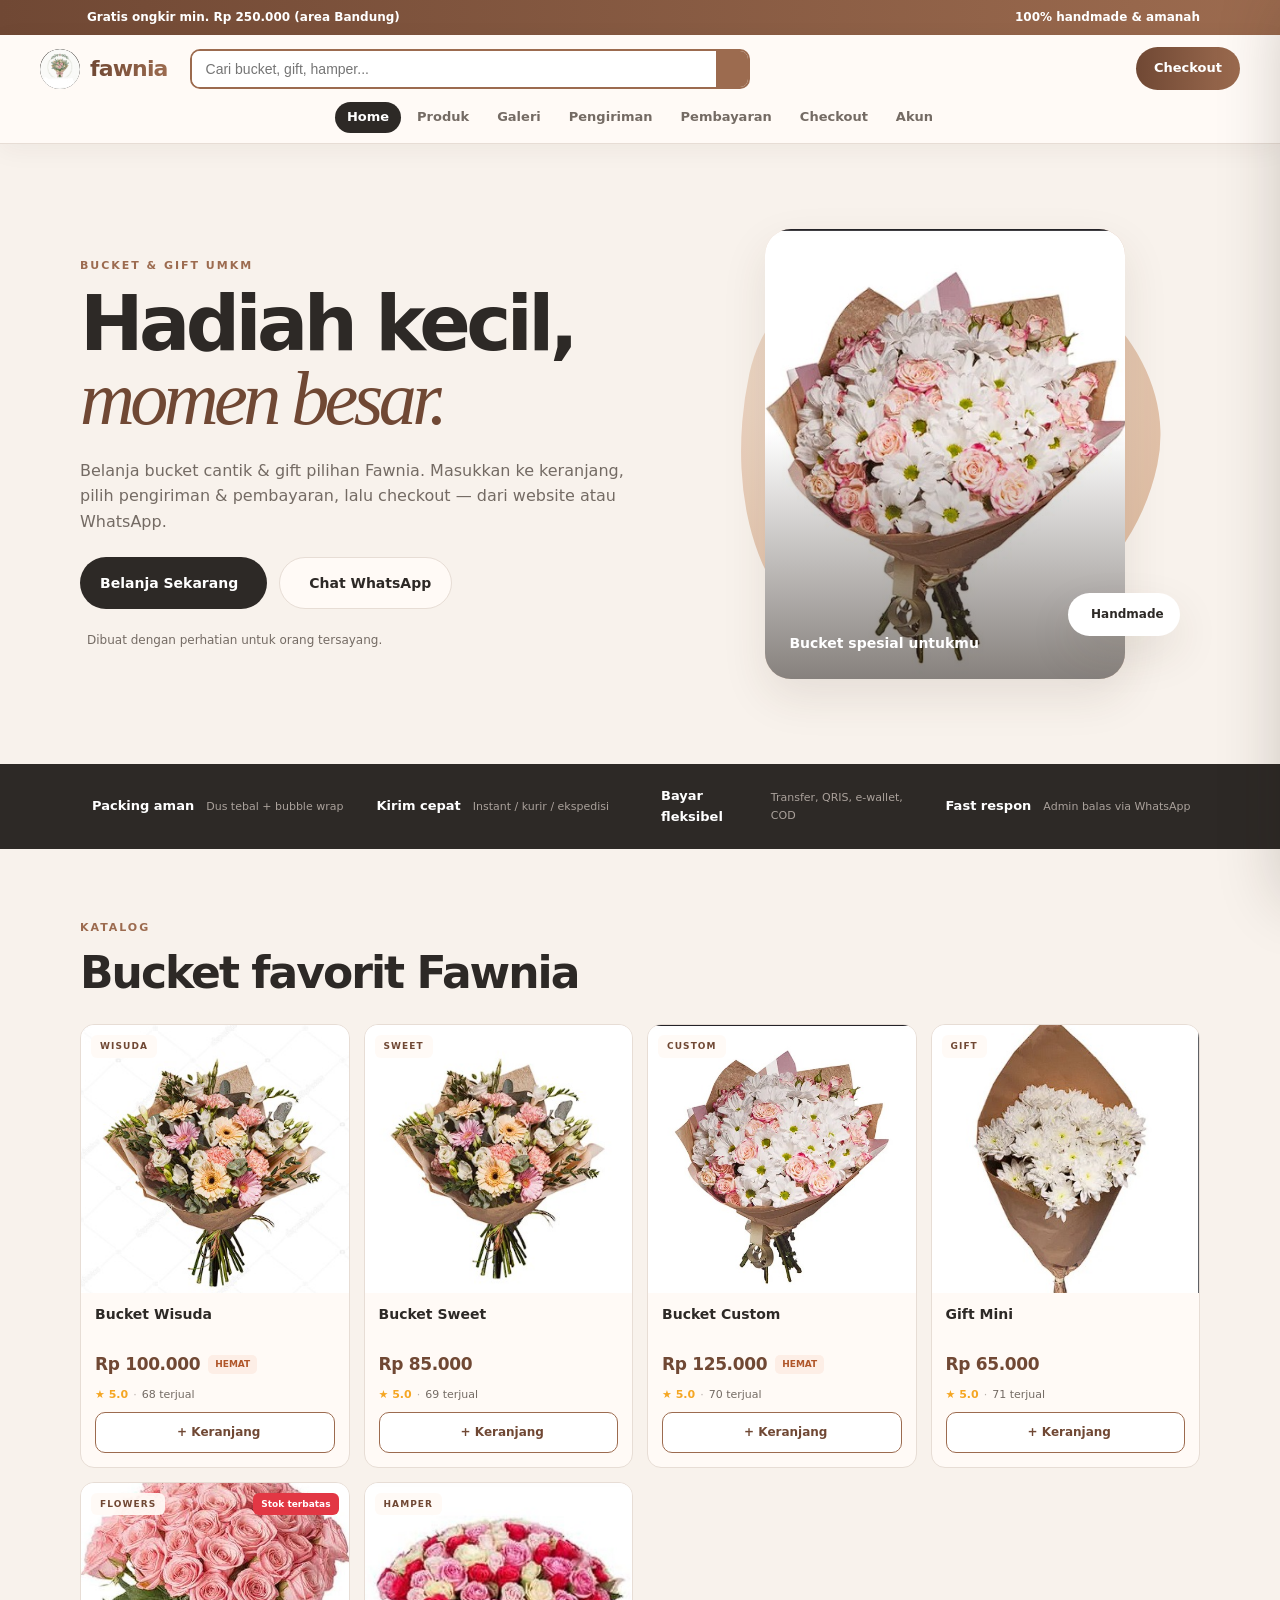
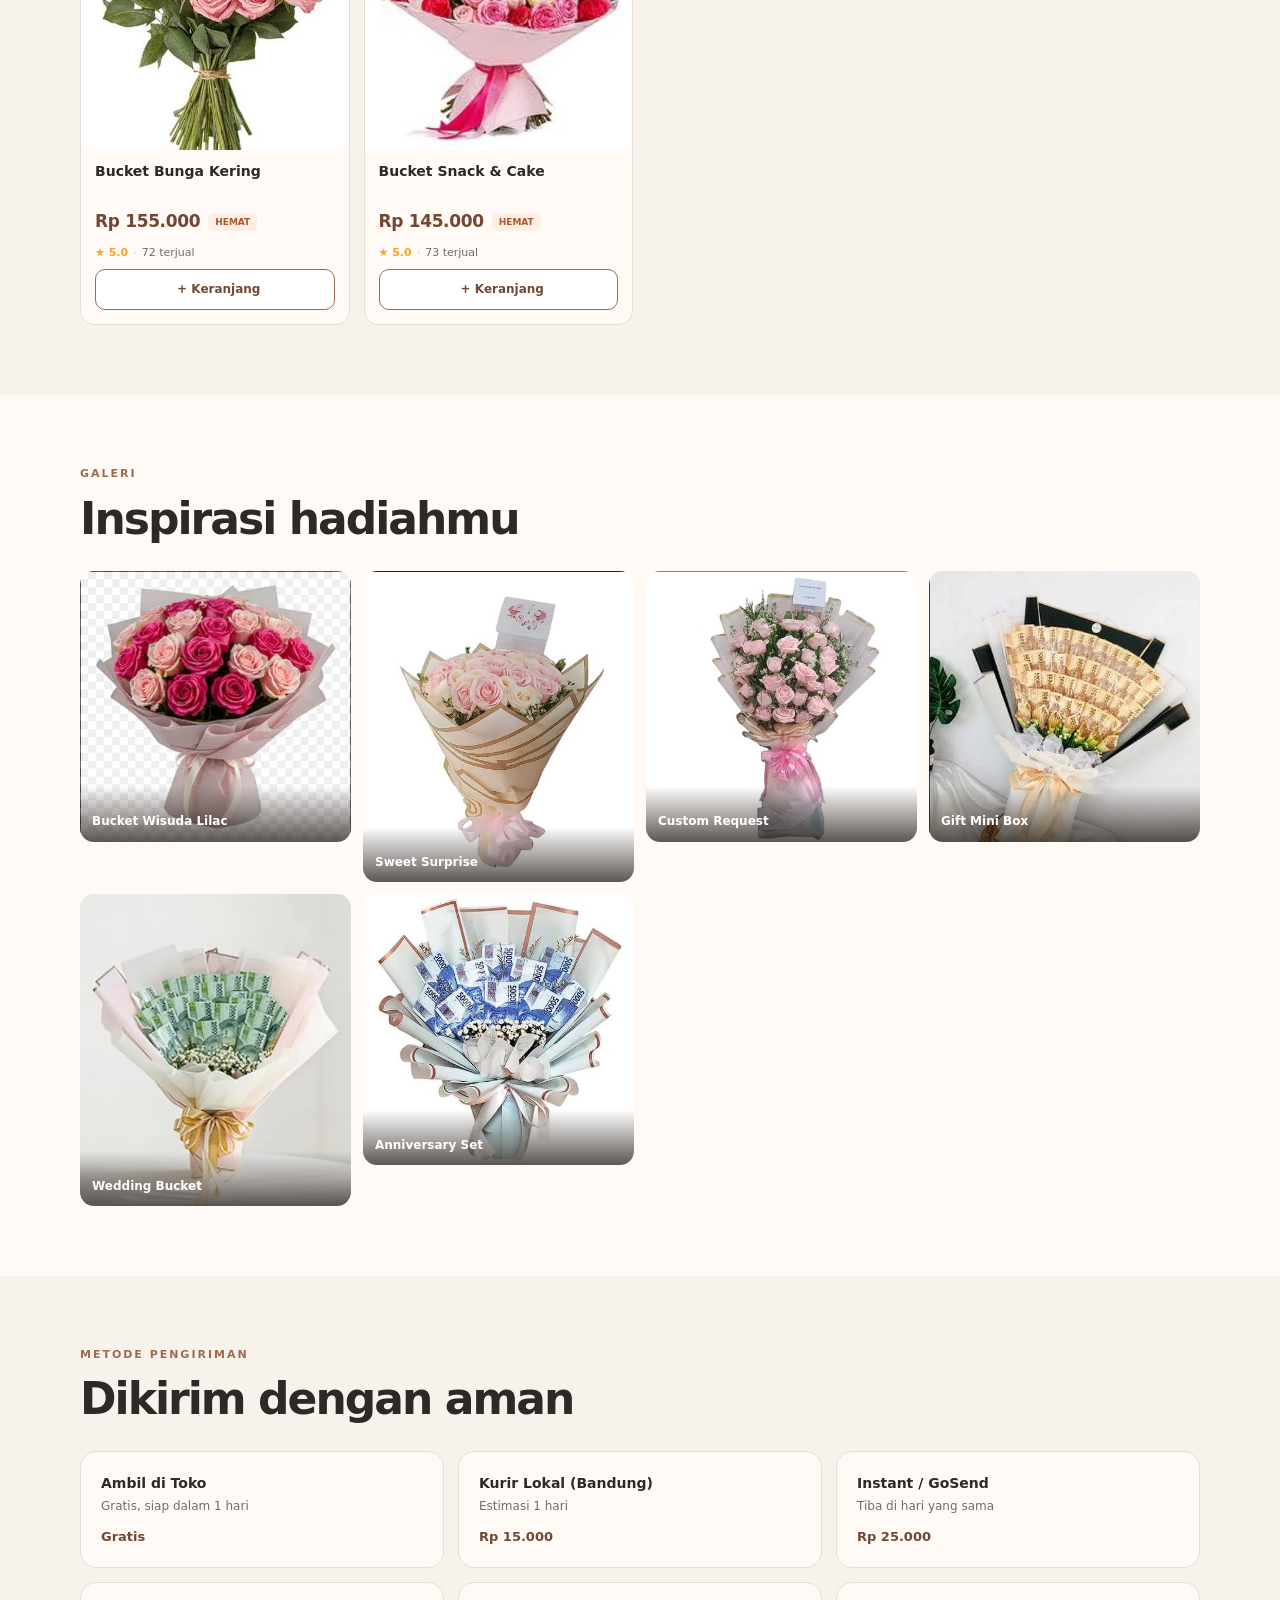
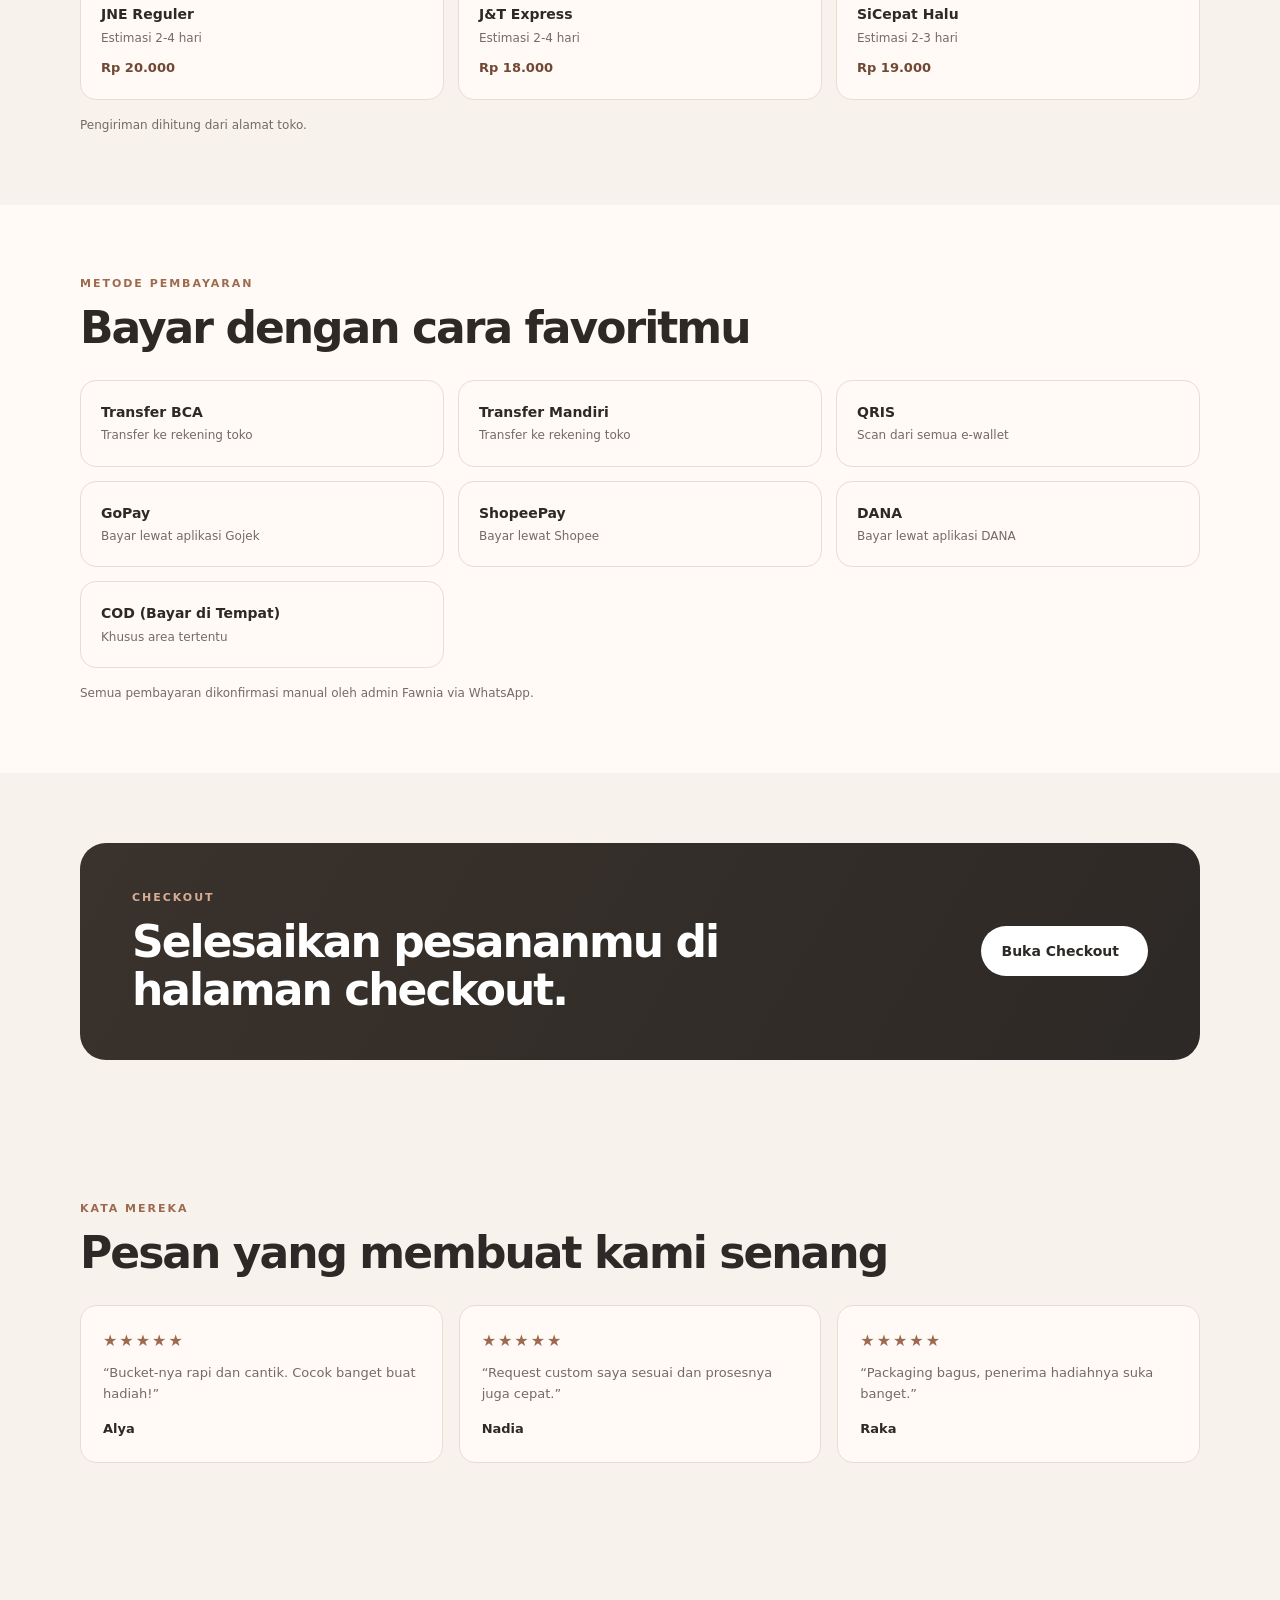
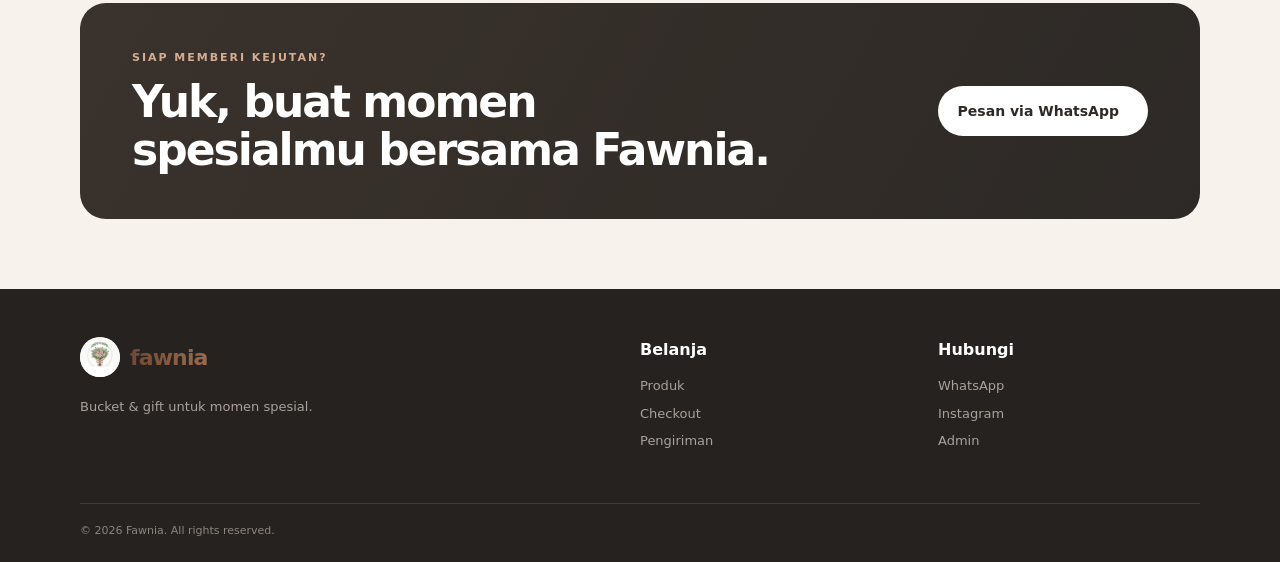
==== index.html @ 6f8f634a "Add Fawnia website and fix account actions" ====
<!DOCTYPE html>
<html lang="id">
<head>
  <meta charset="UTF-8">
  <meta name="viewport" content="width=device-width, initial-scale=1.0">
  <meta name="description" content="Fawnia — bucket dan gift untuk momen spesial. Belanja mudah, bisa keranjang, checkout dari website atau WhatsApp.">
  <meta name="theme-color" content="#f7efe8">
  <title>Fawnia — Bucket & Gift Shop</title>
  <link rel="icon" href="assets/img/fawnia-logo.png">
  <link rel="stylesheet" href="css/base.css">
  <link rel="stylesheet" href="css/landing.css">
</head>
<body>
  <!-- ================= TOP BAR e-commerce ================= -->
  <div class="topbar">
    <div class="container topbar-inner">
      <span><i data-lucide="truck"></i> Gratis ongkir min. Rp 250.000 (area Bandung)</span>
      <span><i data-lucide="shield-check"></i> 100% handmade & amanah</span>
    </div>
  </div>

  <!-- ================= HEADER ================= -->
  <header class="site-header">
    <div class="header-inner">
      <a class="brand" href="#home" aria-label="Fawnia Home">
        <span class="brand-mark">F</span><span class="brand-name">fawnia</span>
      </a>

      <form id="search-form" class="search-bar" role="search">
        <input id="search-input" type="search" placeholder="Cari bucket, gift, hamper..." autocomplete="off">
        <button type="submit" aria-label="Cari"><i data-lucide="search"></i></button>
      </form>

      <div class="header-actions">
        <a class="header-cta" href="pages/checkout.html" id="header-checkout">Checkout</a>
      </div>
    </div>

    <nav class="desktop-nav" aria-label="Navigasi utama">
      <a class="nav-link active" href="#home">Home</a>
      <a class="nav-link" href="#products">Produk</a>
      <a class="nav-link" href="#gallery">Galeri</a>
      <a class="nav-link" href="#shipping">Pengiriman</a>
      <a class="nav-link" href="#payment">Pembayaran</a>
      <a class="nav-link" href="pages/checkout.html">Checkout</a>
      <a class="nav-link" href="pages/account.html">Akun</a>
    </nav>
  </header>

  <main>
    <!-- ================= HERO / PROMO ================= -->
    <section id="home" class="hero section">
      <div class="container hero-grid">
        <div class="hero-copy">
          <p class="eyebrow">BUCKET & GIFT UMKM</p>
          <h1>Hadiah kecil,<br><em>momen besar.</em></h1>
          <p class="hero-text">Belanja bucket cantik & gift pilihan Fawnia. Masukkan ke keranjang, pilih pengiriman & pembayaran, lalu checkout — dari website atau WhatsApp.</p>
          <div class="hero-actions">
            <a class="btn btn-primary" href="#products">Belanja Sekarang <i data-lucide="arrow-right"></i></a>
            <a class="btn btn-ghost" data-wa-link href="#" target="_blank" rel="noopener"><i data-lucide="message-circle"></i> Chat WhatsApp</a>
          </div>
          <div class="hero-note"><i data-lucide="heart"></i> Dibuat dengan perhatian untuk orang tersayang.</div>
        </div>
        <div class="hero-visual">
          <div class="blob"></div>
          <div class="hero-card">
            <img id="hero-image" src="assets/img/bucket-3.png" alt="Bucket Fawnia" class="hero-img">
            <span>Bucket spesial untukmu</span>
          </div>
          <div class="floating-tag"><i data-lucide="sparkles"></i> Handmade</div>
        </div>
      </div>
    </section>

    <!-- ================= KEUNGGULAN (strip) ================= -->
    <section class="perks">
      <div class="container perks-grid">
        <div><i data-lucide="package"></i><b>Packing aman</b><span>Dus tebal + bubble wrap</span></div>
        <div><i data-lucide="truck"></i><b>Kirim cepat</b><span>Instant / kurir / ekspedisi</span></div>
        <div><i data-lucide="credit-card"></i><b>Bayar fleksibel</b><span>Transfer, QRIS, e-wallet, COD</span></div>
        <div><i data-lucide="message-circle"></i><b>Fast respon</b><span>Admin balas via WhatsApp</span></div>
      </div>
    </section>

    <!-- ================= PRODUK ================= -->
    <section id="products" class="section products">
      <div class="container">
        <div class="section-head">
          <div><p class="eyebrow">KATALOG</p><h2>Bucket favorit Fawnia</h2></div>
          <p id="product-result" class="muted-note"></p>
        </div>
        <div id="product-grid" class="product-grid"></div>
      </div>
    </section>

    <!-- ================= GALERI ================= -->
    <section id="gallery" class="section gallery-section">
      <div class="container">
        <div class="section-head">
          <div><p class="eyebrow">GALERI</p><h2>Inspirasi hadiahmu</h2></div>
        </div>
        <div id="gallery-grid" class="gallery-grid"></div>
      </div>
    </section>

    <!-- ================= PENGIRIMAN ================= -->
    <section id="shipping" class="section shipping">
      <div class="container">
        <div class="section-head"><div><p class="eyebrow">METODE PENGIRIMAN</p><h2>Dikirim dengan aman</h2></div></div>
        <div id="shipping-grid" class="info-grid"></div>
        <p id="shipping-note" class="info-note"></p>
      </div>
    </section>

    <!-- ================= PEMBAYARAN ================= -->
    <section id="payment" class="section payment">
      <div class="container">
        <div class="section-head"><div><p class="eyebrow">METODE PEMBAYARAN</p><h2>Bayar dengan cara favoritmu</h2></div></div>
        <div id="payment-grid" class="info-grid"></div>
        <p class="info-note">Semua pembayaran dikonfirmasi manual oleh admin Fawnia via WhatsApp.</p>
      </div>
    </section>

    <!-- ================= CHECKOUT (halaman terpisah) ================= -->
    <section id="checkout" class="section checkout-cta">
      <div class="container contact-card">
        <div>
          <p class="eyebrow">CHECKOUT</p>
          <h2>Selesaikan pesananmu di halaman checkout.</h2>
        </div>
        <a class="btn btn-light" href="pages/checkout.html">Buka Checkout <i data-lucide="arrow-up-right"></i></a>
      </div>
    </section>

    <!-- ================= TESTIMONI ================= -->
    <section id="testimonials" class="section testimonials">
      <div class="container">
        <div class="section-head"><div><p class="eyebrow">KATA MEREKA</p><h2>Pesan yang membuat kami senang</h2></div></div>
        <div id="testimonial-grid" class="testimonial-grid"></div>
      </div>
    </section>

    <!-- ================= KONTAK ================= -->
    <section id="contact" class="section contact">
      <div class="container contact-card">
        <div>
          <p class="eyebrow">SIAP MEMBERI KEJUTAN?</p>
          <h2>Yuk, buat momen spesialmu bersama Fawnia.</h2>
        </div>
        <a class="btn btn-light" data-wa-link href="#" target="_blank" rel="noopener">Pesan via WhatsApp <i data-lucide="arrow-up-right"></i></a>
      </div>
    </section>
  </main>

  <!-- ================= FOOTER ================= -->
  <footer class="footer">
    <div class="container footer-grid">
      <div><a class="brand" href="#home"><span class="brand-mark">F</span><span class="brand-name">fawnia</span></a><p>Bucket & gift untuk momen spesial.</p></div>
      <div><strong>Belanja</strong><a href="#products">Produk</a><a href="#checkout">Checkout</a><a href="#shipping">Pengiriman</a></div>
      <div><strong>Hubungi</strong><a data-wa-link href="#" target="_blank" rel="noopener">WhatsApp</a><a href="https://instagram.com/" target="_blank" rel="noopener">Instagram</a><a href="pages/admin/login.html" data-admin-trigger title="Klik 3 kali untuk masuk admin">Admin</a></div>
    </div>
    <div class="container copyright">© 2026 Fawnia. All rights reserved.</div>
  </footer>

  <!-- ================= BOTTOM NAV (mobile) ================= -->
  <nav class="bottom-nav" aria-label="Navigasi mobile">
    <a class="bottom-link active" href="#home"><i data-lucide="house"></i><span>Home</span></a>
    <a class="bottom-link" href="#products"><i data-lucide="shopping-bag"></i><span>Produk</span></a>
    <button type="button" class="bottom-link" data-cart-open aria-label="Keranjang">
      <span class="bottom-cart"><i data-lucide="shopping-cart"></i><span class="cart-badge" data-cart-count style="display:none">0</span></span>
      <span>Keranjang</span>
    </button>
    <a class="bottom-link" href="pages/checkout.html"><i data-lucide="credit-card"></i><span>Checkout</span></a>
    <a class="bottom-link" href="pages/account.html"><i data-lucide="user"></i><span>Akun</span></a>
  </nav>

  <!-- ================= CART DRAWER ================= -->
  <div id="cart-drawer" class="cart-drawer-root" aria-hidden="true"></div>

  <!-- ================= LIGHTBOX ================= -->
  <div id="lightbox" class="lightbox" aria-hidden="true">
    <button id="close-lightbox" aria-label="Tutup"><i data-lucide="x"></i></button>
    <img id="lightbox-img" src="" alt="">
  </div>

  <script src="https://unpkg.com/lucide@latest"></script>
  <script src="js/config.js"></script>
  <script src="js/utils.js"></script>
  <script src="js/store.js"></script>
  <script src="js/ui.js"></script>
  <script src="js/cart.js"></script>
  <script src="js/sections/products.js"></script>
  <script src="js/sections/gallery.js"></script>
  <script src="js/sections/testimonials.js"></script>
  <script src="js/sections/shipping-payment.js"></script>
  <script src="js/sections/checkout.js"></script>
  <script src="js/qr.js"></script>
  <script src="js/main.js"></script>
</body>
</html>
---- css/base.css ----
/* ============================================================
   css/base.css — Variabel, reset, tipografi, utilities
   Dipakai oleh halaman publik & panel admin.
   ============================================================ */

:root {
  --bg: #f8f2ec;
  --surface: #fffaf6;
  --ink: #2d2926;
  --muted: #746b64;
  --accent: #9c6b4f;
  --accent-dark: #704834;
  --line: #e7ddd5;
  --white: #fff;
  --danger: #a94b42;
  --success: #4e714a;
  --radius: 22px;
  --shadow: 0 18px 45px rgba(65, 45, 32, 0.1);
}

* {
  box-sizing: border-box;
  margin: 0;
  padding: 0;
}

html {
  scroll-behavior: smooth;
}

body {
  font-family:
    Inter,
    ui-sans-serif,
    system-ui,
    -apple-system,
    BlinkMacSystemFont,
    "Segoe UI",
    sans-serif;
  background: var(--bg);
  color: var(--ink);
  line-height: 1.6;
  overflow-x: hidden;
}

a {
  color: inherit;
  text-decoration: none;
}
button {
  font: inherit;
}
img {
  display: block;
  max-width: 100%;
}

.container {
  width: min(1120px, calc(100% - 40px));
  margin: auto;
}
.section {
  padding: 96px 0;
  scroll-margin-top: 80px;
}

.eyebrow {
  font-size: 11px;
  letter-spacing: 0.18em;
  font-weight: 800;
  color: var(--accent);
  margin-bottom: 15px;
}

h1 {
  font-size: clamp(48px, 7vw, 88px);
  line-height: 0.98;
  letter-spacing: -0.065em;
}
h1 em,
h2 em {
  font-family: Georgia, serif;
  font-weight: 400;
}
h2 {
  font-size: clamp(34px, 4.2vw, 55px);
  line-height: 1.05;
  letter-spacing: -0.055em;
}

.empty-note {
  color: var(--muted);
  font-size: 14px;
  padding: 20px 0;
}
.error {
  min-height: 18px;
  color: var(--danger);
  font-size: 12px;
  margin-top: 6px;
}

/* Tombol global */
.btn {
  display: inline-flex;
  align-items: center;
  justify-content: center;
  gap: 9px;
  padding: 14px 20px;
  border-radius: 999px;
  font-weight: 700;
  font-size: 14px;
  transition:
    transform 0.2s,
    background 0.2s;
  border: 0;
  cursor: pointer;
}
.btn:hover {
  transform: translateY(-2px);
}
.btn-primary {
  background: var(--ink);
  color: #fff;
}
.btn-primary:hover {
  background: #181513;
}
.btn-ghost {
  border: 1px solid var(--line);
  background: var(--surface);
}
.btn-light {
  background: #fff;
  color: var(--ink);
}
.btn svg {
  width: 16px;
  height: 16px;
}

.page-back {
  width: 40px;
  height: 40px;
  flex: none;
  display: grid;
  place-items: center;
  border: 1px solid var(--line);
  border-radius: 12px;
  background: var(--white);
  color: var(--ink);
  transition: 0.2s;
}
.page-back:hover {
  border-color: var(--accent);
  color: var(--accent-dark);
}
.page-back svg {
  width: 18px;
  height: 18px;
}
.login-card > .page-back {
  margin-bottom: 16px;
}

@media (max-width: 767px) {
  .container {
    width: min(100% - 28px, 600px);
  }
  .section {
    padding: 70px 0;
    scroll-margin-top: 20px;
  }
}

@media (min-width: 1500px) {
  .container {
    width: min(1200px, calc(100% - 80px));
  }
}
---- css/landing.css ----
﻿/* ============================================================
   css/landing.css â€” Landing page gaya marketplace
   (header sticky + search + cart, grid produk, checkout)
   ============================================================ */

/* ---------- Top bar promo ---------- */
.topbar {
  background: linear-gradient(90deg, var(--accent-dark), var(--accent));
  color: #fff;
  font-size: 12px;
  font-weight: 600;
}
.topbar-inner {
  display: flex;
  justify-content: space-between;
  gap: 16px;
  padding: 8px 0;
  flex-wrap: wrap;
}
.topbar-inner span { display: inline-flex; align-items: center; gap: 7px; }
.topbar-inner svg { width: 14px; height: 14px; }

/* ---------- Header ---------- */
.site-header {
  position: sticky;
  top: 0;
  z-index: 30;
  background: rgba(255, 250, 246, 0.96);
  backdrop-filter: blur(14px);
  border-bottom: 1px solid var(--line);
  box-shadow: 0 6px 24px rgba(65, 45, 32, 0.05);
}
.header-inner {
  width: min(1200px, calc(100% - 32px));
  margin: auto;
  display: flex;
  align-items: center;
  gap: 22px;
  padding: 12px 0;
}
.brand { display: inline-flex; align-items: center; gap: 10px; font-weight: 800; font-size: 22px; letter-spacing: -0.04em; flex: none; }
.brand-mark {
  display: grid; place-items: center;
  width: 40px; height: 40px;
  border-radius: 50%;
  background: var(--ink); color: #fff;
  font-size: 16px; overflow: hidden; flex: none;
}
.brand-mark img { width: 100%; height: 100%; object-fit: cover; border-radius: 50%; }
.brand-name { background: linear-gradient(90deg, var(--accent-dark), var(--accent)); -webkit-background-clip: text; background-clip: text; -webkit-text-fill-color: transparent; }

/* Search bar ala marketplace */
.search-bar {
  flex: 1;
  display: flex;
  max-width: 560px;
  border: 2px solid var(--accent);
  border-radius: 10px;
  overflow: hidden;
  background: #fff;
}
.search-bar input {
  flex: 1;
  border: 0;
  outline: none;
  padding: 10px 14px;
  font-size: 14px;
  min-width: 0;
}
.search-bar button {
  border: 0;
  background: var(--accent);
  color: #fff;
  padding: 0 16px;
  cursor: pointer;
  display: grid;
  place-items: center;
}
.search-bar button:hover { background: var(--accent-dark); }
.search-bar button svg { width: 18px; height: 18px; }

.header-actions { display: flex; align-items: center; gap: 12px; margin-left: auto; }
.icon-btn {
  position: relative;
  width: 44px; height: 44px;
  border: 1px solid var(--line);
  border-radius: 12px;
  background: #fff;
  cursor: pointer;
  display: grid;
  place-items: center;
  transition: 0.2s;
}
.icon-btn:hover { border-color: var(--accent); background: #fdf6f0; }
.icon-btn svg { width: 20px; height: 20px; }
.cart-badge {
  position: absolute;
  top: -6px; right: -6px;
  min-width: 20px; height: 20px;
  padding: 0 5px;
  display: grid; place-items: center;
  border-radius: 999px;
  background: #e23744;
  color: #fff;
  font-size: 10px;
  font-weight: 800;
}
.header-cta {
  padding: 11px 18px;
  background: linear-gradient(90deg, var(--accent-dark), var(--accent));
  color: #fff;
  border-radius: 999px;
  font-size: 13px;
  font-weight: 800;
  white-space: nowrap;
  transition: 0.2s;
}
.header-cta:hover { transform: translateY(-2px); box-shadow: 0 10px 24px rgba(156, 107, 79, 0.35); }

.desktop-nav { display: flex; gap: 4px; justify-content: center; padding-bottom: 10px; overflow-x: auto; }
.nav-link { font-size: 13px; font-weight: 600; color: var(--muted); padding: 5px 12px; border-radius: 999px; transition: 0.2s; white-space: nowrap; }
.nav-link:hover { color: var(--ink); background: #f3e9e0; }
.nav-link.active { color: #fff; background: var(--ink); }

/* ---------- Hero ---------- */
.hero { padding: 56px 0 40px; }
.hero-grid { display: grid; grid-template-columns: 1.05fr 0.95fr; gap: 48px; align-items: center; }
.hero-text { max-width: 560px; color: var(--muted); font-size: 16px; margin: 22px 0; }
.hero-actions { display: flex; flex-wrap: wrap; gap: 12px; }
.hero-note { display: flex; align-items: center; gap: 7px; color: var(--muted); font-size: 12px; margin-top: 22px; }
.hero-note svg { width: 15px; color: var(--accent); }
.hero-visual { min-height: 480px; position: relative; display: grid; place-items: center; }
.blob { position: absolute; width: 82%; aspect-ratio: 1; background: radial-gradient(circle at 30% 30%, #f3e3d6, #d9b294); border-radius: 48% 52% 62% 38% / 41% 42% 58% 59%; transform: rotate(12deg); }
.hero-card {
  position: relative;
  width: min(360px, 78%);
  aspect-ratio: 4/5;
  border-radius: 26px;
  overflow: hidden;
  box-shadow: var(--shadow);
  display: flex;
  align-items: end;
  padding: 24px;
  color: #fff;
  background: linear-gradient(145deg, #e7cdbd, #b88466);
}
.hero-card::after { content: ""; position: absolute; inset: 0; background: linear-gradient(to top, rgba(35, 25, 18, 0.55), transparent 55%); }
.hero-img { position: absolute; inset: 0; width: 100%; height: 100%; object-fit: cover; }
.hero-card span { position: relative; z-index: 2; font-weight: 700; font-size: 14px; }
.floating-tag {
  position: absolute;
  right: 4%; bottom: 12%;
  padding: 12px 16px;
  background: #fff;
  border-radius: 999px;
  box-shadow: var(--shadow);
  font-size: 12px; font-weight: 800;
  display: flex; gap: 7px; align-items: center;
  z-index: 3;
}
.floating-tag svg { width: 15px; height: 15px; color: var(--accent); }

/* ---------- Perks strip ---------- */
.perks { background: var(--ink); color: #fff; padding: 22px 0; }
.perks-grid { display: grid; grid-template-columns: repeat(4, 1fr); gap: 18px; }
.perks-grid div { display: flex; gap: 12px; align-items: center; }
.perks-grid svg { width: 26px; height: 26px; color: #d6ad93; flex: none; }
.perks-grid b { display: block; font-size: 13px; }
.perks-grid span { font-size: 11px; color: #aaa19b; }

/* ---------- Section umum ---------- */
.section { padding: 70px 0; scroll-margin-top: 90px; }
.section-head { display: flex; justify-content: space-between; align-items: end; gap: 20px; margin-bottom: 28px; }
.eyebrow { font-size: 11px; letter-spacing: 0.18em; font-weight: 800; color: var(--accent); margin-bottom: 12px; }
h1 { font-size: clamp(42px, 6.4vw, 76px); line-height: 0.98; letter-spacing: -0.06em; }
h1 em, h2 em { font-family: Georgia, serif; font-weight: 400; color: var(--accent-dark); }
h2 { font-size: clamp(28px, 3.6vw, 44px); line-height: 1.08; letter-spacing: -0.045em; }
.muted-note { font-size: 12px; color: var(--muted); }
.empty-state { border: 1px dashed var(--line); border-radius: 18px; padding: 48px; text-align: center; color: var(--muted); grid-column: 1 / -1; background: var(--surface); }

/* ---------- Grid produk (marketplace) ---------- */
.product-grid {
  display: grid;
  grid-template-columns: repeat(auto-fill, minmax(215px, 1fr));
  gap: 14px;
}
.product-card {
  background: var(--surface);
  border: 1px solid var(--line);
  border-radius: 14px;
  overflow: hidden;
  transition: 0.22s;
  display: flex;
  flex-direction: column;
}
.product-card:hover { transform: translateY(-4px); box-shadow: 0 14px 34px rgba(65, 45, 32, 0.13); border-color: #dcc6b4; }
.product-image { position: relative; display: block; aspect-ratio: 1; overflow: hidden; background: #efe4da; }
.product-img { width: 100%; height: 100%; object-fit: cover; transition: transform 0.45s; }
.product-card:hover .product-img { transform: scale(1.07); }
.product-label {
  position: absolute; top: 10px; left: 10px;
  padding: 4px 9px;
  border-radius: 6px;
  background: rgba(255, 250, 246, 0.94);
  font-size: 9px; font-weight: 900; letter-spacing: 0.12em;
  color: var(--accent-dark);
}
.product-flash {
  position: absolute; top: 10px; right: 10px;
  padding: 4px 8px;
  border-radius: 6px;
  background: #e23744;
  color: #fff;
  font-size: 9px; font-weight: 800;
}
.product-info { padding: 12px 14px 14px; display: flex; flex-direction: column; gap: 8px; flex: 1; }
.product-name {
  font-size: 14px; font-weight: 700; line-height: 1.35;
  display: -webkit-box; -webkit-line-clamp: 2; line-clamp: 2; -webkit-box-orient: vertical;
  overflow: hidden; min-height: 38px;
}
.product-price-row { display: flex; align-items: center; gap: 8px; flex-wrap: wrap; }
.price { font-weight: 900; font-size: 17px; color: var(--accent-dark); letter-spacing: -0.02em; }
.badge-discount { padding: 2px 7px; border-radius: 5px; background: #fdeee6; color: #b0562a; font-size: 9px; font-weight: 800; text-transform: uppercase; }
.product-meta { display: flex; align-items: center; gap: 5px; font-size: 11px; color: var(--muted); }
.stars-mini { color: #f5a623; font-weight: 700; }
.dot { opacity: 0.5; }
.oos { color: #e23744; font-weight: 700; }
.product-actions { margin-top: auto; }
.cart-btn {
  width: 100%;
  display: inline-flex;
  align-items: center;
  justify-content: center;
  gap: 8px;
  padding: 10px;
  border: 1.5px solid var(--accent);
  border-radius: 10px;
  background: #fff;
  color: var(--accent-dark);
  font-size: 12px;
  font-weight: 800;
  cursor: pointer;
  transition: 0.2s;
}
.cart-btn svg { width: 15px; height: 15px; }
.cart-btn:hover { background: var(--accent); color: #fff; }
.cart-btn.added { background: #2f8a4c; border-color: #2f8a4c; color: #fff; }
.cart-btn:disabled { opacity: 0.5; cursor: not-allowed; }

/* ---------- Galeri ---------- */
.gallery-section { background: var(--surface); }
.gallery-grid { display: grid; grid-template-columns: repeat(4, 1fr); gap: 12px; }
.gallery-item { position: relative; border: 0; padding: 0; background: #efe4da; border-radius: 14px; overflow: hidden; cursor: pointer; display: block; aspect-ratio: 1; }
.gallery-item:nth-child(2), .gallery-item:nth-child(5) { aspect-ratio: 1/1.15; }
.gallery-img { width: 100%; height: 100%; object-fit: cover; transition: transform 0.45s; }
.gallery-item:hover .gallery-img { transform: scale(1.06); }
.gallery-title {
  position: absolute; left: 0; right: 0; bottom: 0;
  padding: 26px 12px 10px;
  background: linear-gradient(to top, rgba(30, 22, 17, 0.72), transparent);
  color: #fff; font-size: 12px; font-weight: 700; text-align: left;
}

/* ---------- Detail produk ---------- */
.detail-page { padding-top: 34px; }
.breadcrumbs { font-size: 12px; color: var(--muted); margin-bottom: 22px; }
.breadcrumbs a { color: var(--accent-dark); font-weight: 700; }
.breadcrumbs b { color: var(--ink); }
.breadcrumbs span { margin: 0 6px; opacity: 0.5; }
.detail-grid { display: grid; grid-template-columns: 1fr 1fr; gap: 46px; align-items: start; }
.detail-media { border-radius: 20px; overflow: hidden; background: #efe4da; aspect-ratio: 1; }
.detail-body h1 { font-size: clamp(30px, 4vw, 46px); margin-bottom: 12px; }
.detail-meta { display: flex; flex-wrap: wrap; gap: 8px; margin-bottom: 16px; }
.pill { padding: 5px 11px; border-radius: 8px; background: var(--surface); border: 1px solid var(--line); font-size: 11px; font-weight: 800; color: var(--muted); }
.pill.ok { background: #e7f0e4; color: #3f6138; border-color: transparent; }
.pill.oos { background: #f2e3e1; color: var(--danger); border-color: transparent; }
.detail-desc { color: var(--muted); font-size: 14px; margin-bottom: 16px; }
.detail-price { font-size: 30px; font-weight: 900; color: var(--accent-dark); letter-spacing: -0.02em; margin-bottom: 20px; }
.buy-row { display: flex; flex-wrap: wrap; gap: 10px; align-items: center; margin-bottom: 16px; }
.qty-stepper.lg { display: flex; align-items: center; gap: 4px; border: 1px solid var(--line); border-radius: 10px; background: #fff; padding: 4px; }
.qty-stepper.lg button { width: 36px; height: 40px; border: 0; border-radius: 8px; background: transparent; cursor: pointer; font-size: 17px; font-weight: 800; }
.qty-stepper.lg button:hover { background: #f3e9e0; }
.qty-stepper.lg span { min-width: 40px; text-align: center; font-weight: 800; font-size: 15px; }
.cart-btn.lg { width: auto; padding: 12px 20px; font-size: 13px; }
.btn.lg { padding: 13px 22px; font-size: 14px; }
.wa-inline { display: inline-flex; align-items: center; gap: 7px; font-size: 13px; font-weight: 700; color: var(--accent-dark); margin: 4px 0 18px; }
.wa-inline svg { width: 16px; height: 16px; }
.wa-inline:hover { text-decoration: underline; }
.detail-points { list-style: none; display: grid; gap: 9px; font-size: 13px; color: var(--muted); }
.detail-points svg { width: 15px; height: 15px; color: var(--accent); margin-right: 7px; vertical-align: -2px; }
.detail-section { margin-top: 60px; }

@media (max-width: 900px) {
  .detail-grid { grid-template-columns: 1fr; gap: 26px; }
}

/* ---------- Info pengiriman & pembayaran ---------- */
.info-grid { display: grid; grid-template-columns: repeat(3, 1fr); gap: 14px; }
.info-card { padding: 20px; background: var(--surface); border: 1px solid var(--line); border-radius: 16px; transition: 0.2s; }
.info-card:hover { transform: translateY(-3px); box-shadow: var(--shadow); }
.info-card svg { width: 22px; height: 22px; color: var(--accent); margin-bottom: 10px; }
.info-card h3 { font-size: 14px; margin-bottom: 3px; }
.info-card p { font-size: 12px; color: var(--muted); }
.info-card strong { display: block; margin-top: 10px; font-size: 13px; color: var(--accent-dark); }
.info-note { margin-top: 16px; font-size: 12px; color: var(--muted); }
.payment { background: var(--surface); }

/* ---------- Checkout ---------- */
.checkout-section { background: #f2e7de; }
.checkout-grid { display: grid; grid-template-columns: 0.8fr 1.2fr; gap: 44px; align-items: start; }
.checkout-text { color: var(--muted); font-size: 14px; margin: 18px 0; }
.checkout-points { list-style: none; display: grid; gap: 9px; font-size: 13px; color: var(--muted); }
.checkout-points svg { width: 16px; height: 16px; color: var(--accent); margin-right: 7px; vertical-align: -3px; }
.checkout-form {
  background: var(--surface);
  border: 1px solid var(--line);
  border-radius: 20px;
  padding: 26px;
  box-shadow: var(--shadow);
}
.checkout-items { display: grid; gap: 10px; margin-bottom: 18px; max-height: 260px; overflow: auto; padding-right: 4px; }
.checkout-item {
  display: flex;
  align-items: center;
  gap: 12px;
  padding: 10px;
  border: 1px solid var(--line);
  border-radius: 12px;
  background: #fff;
  font-size: 13px;
}
.checkout-item small { display: block; color: var(--muted); font-size: 11px; }
.checkout-item strong { margin-left: auto; white-space: nowrap; }
.checkout-item .thumb { width: 46px; height: 46px; }
.thumb { width: 46px; height: 46px; border-radius: 10px; overflow: hidden; background: #efe4da; flex: none; display: block; }
.thumb img { width: 100%; height: 100%; object-fit: cover; }

.field { display: block; font-size: 10px; font-weight: 800; color: var(--muted); margin-bottom: 13px; letter-spacing: 0.06em; text-transform: uppercase; }
.field input, .field select, .field textarea {
  width: 100%;
  margin-top: 6px;
  padding: 11px 13px;
  border: 1px solid var(--line);
  border-radius: 10px;
  background: #fff;
  font-size: 14px;
  color: var(--ink);
  outline: none;
  letter-spacing: 0;
  text-transform: none;
  transition: 0.2s;
  font-weight: 500;
}
.field input:focus, .field select:focus, .field textarea:focus { border-color: var(--accent); box-shadow: 0 0 0 3px rgba(156, 107, 79, 0.12); }
.field textarea { resize: vertical; font-family: inherit; }
.form-row { display: grid; grid-template-columns: 1fr 1fr; gap: 12px; }
.error { min-height: 18px; color: var(--danger); font-size: 12px; margin-top: 4px; }
.order-summary { border-top: 1px dashed var(--line); padding-top: 14px; display: grid; gap: 7px; font-size: 13px; margin-top: 6px; }
.order-summary div { display: flex; justify-content: space-between; gap: 12px; color: var(--muted); }
.order-summary .summary-total { font-size: 17px; color: var(--ink); font-weight: 900; border-top: 1px solid var(--line); padding-top: 9px; margin-top: 2px; }
.order-summary .summary-total strong { color: var(--accent-dark); }
.order-actions { display: flex; flex-wrap: wrap; gap: 10px; margin-top: 14px; }
.order-actions .btn { flex: 1 1 180px; }
.order-actions svg { width: 16px; height: 16px; }
.order-success { display: none; margin-top: 14px; padding: 13px 15px; border-radius: 12px; background: #e7f0e4; color: #3f6138; font-size: 13px; }
.order-success.show { display: block; }

/* ---------- Drawer keranjang ---------- */
.cart-drawer-root .drawer-backdrop {
  z-index: 115;
  position: fixed; inset: 0;
  background: rgba(35, 27, 22, 0.45);
  opacity: 0; pointer-events: none;
  transition: 0.25s;
  z-index: 90;
}
.cart-drawer-root .drawer {
  z-index: 120;
  position: fixed;
  top: 0; right: 0; bottom: 0;
  width: min(400px, 92vw);
  background: var(--surface);
  z-index: 95;
  transform: translateX(105%);
  transition: transform 0.3s cubic-bezier(0.22, 1, 0.36, 1);
  display: flex;
  flex-direction: column;
  box-shadow: -20px 0 60px rgba(40, 28, 20, 0.2);
}
.cart-drawer-root.show .drawer-backdrop { opacity: 1; pointer-events: auto; }
.cart-drawer-root.show .drawer { transform: translateX(0); }
.drawer-head {
  display: flex;
  justify-content: space-between;
  align-items: center;
  padding: 18px 20px;
  border-bottom: 1px solid var(--line);
}
.drawer-head h2 { font-size: 17px; display: flex; align-items: center; gap: 9px; }
.drawer-head svg { width: 19px; height: 19px; color: var(--accent); }
.drawer-close { border: 0; background: transparent; font-size: 28px; line-height: 1; cursor: pointer; color: var(--muted); }
.drawer-items { flex: 1; overflow: auto; padding: 14px 20px; display: grid; gap: 12px; align-content: start; }
.drawer-empty { text-align: center; color: var(--muted); padding: 50px 0; display: grid; gap: 6px; justify-items: center; }
.drawer-empty svg { width: 40px; height: 40px; opacity: 0.4; }
.drawer-empty small { font-size: 12px; }
.cart-item {
  display: flex;
  gap: 12px;
  align-items: center;
  border: 1px solid var(--line);
  border-radius: 14px;
  padding: 10px;
  background: #fff;
}
.cart-thumb { width: 62px; height: 62px; border-radius: 10px; overflow: hidden; background: #efe4da; flex: none; display: block; }
.cart-thumb img { width: 100%; height: 100%; object-fit: cover; }
.cart-info { flex: 1; min-width: 0; }
.cart-info b { display: block; font-size: 13px; white-space: nowrap; overflow: hidden; text-overflow: ellipsis; }
.cart-price { font-size: 12px; color: var(--muted); }
.cart-line-total { font-size: 13px; white-space: nowrap; }
.qty-stepper { display: flex; align-items: center; gap: 6px; margin-top: 6px; }
.qty-stepper button {
  width: 26px; height: 26px;
  border: 1px solid var(--line);
  border-radius: 7px;
  background: #fff;
  cursor: pointer;
  font-weight: 800;
  display: grid;
  place-items: center;
  font-size: 14px;
}
.qty-stepper button:disabled { opacity: 0.4; cursor: not-allowed; }
.qty-stepper button:hover:not(:disabled) { border-color: var(--accent); color: var(--accent-dark); }
.qty-stepper span { min-width: 22px; text-align: center; font-size: 13px; font-weight: 700; }
.qty-stepper svg { width: 14px; height: 14px; }
.cart-del { border: 0 !important; color: var(--danger) !important; background: transparent !important; }
.drawer-foot { padding: 16px 20px 20px; border-top: 1px solid var(--line); display: grid; gap: 10px; }
.drawer-subtotal { display: flex; justify-content: space-between; align-items: center; font-size: 13px; color: var(--muted); }
.drawer-subtotal strong { font-size: 19px; color: var(--accent-dark); }
.drawer-foot .btn { width: 100%; }
.drawer-clear { width: 100%; border: 1px solid var(--line); background: #fff; border-radius: 999px; padding: 10px; font-size: 12px; font-weight: 700; color: var(--muted); cursor: pointer; }
.drawer-clear:hover { color: var(--danger); border-color: #e7c8c4; }

/* ---------- Testimoni ---------- */
.testimonial-grid { display: grid; grid-template-columns: repeat(3, 1fr); gap: 16px; }
.testimonial { padding: 22px; background: var(--surface); border: 1px solid var(--line); border-radius: 16px; }
.stars { letter-spacing: 2px; color: var(--accent); margin-bottom: 10px; }
.testimonial p { color: var(--muted); font-size: 13px; }
.testimonial strong { display: block; margin-top: 14px; font-size: 13px; }

/* ---------- Kontak & footer ---------- */
.contact-card {
  background: linear-gradient(120deg, #3a322c, var(--ink));
  color: #fff;
  border-radius: 26px;
  padding: 46px 52px;
  display: flex;
  justify-content: space-between;
  align-items: center;
  gap: 30px;
}
.contact-card .eyebrow { color: #d6ad93; }
.contact-card h2 { max-width: 640px; }
.footer { padding: 48px 0 22px; background: #26221f; color: #fff; }
.footer-grid { display: grid; grid-template-columns: 2fr 1fr 1fr; gap: 36px; padding-bottom: 44px; }
.footer p { color: #aaa19b; margin-top: 12px; font-size: 13px; }
.footer strong { display: block; margin-bottom: 13px; }
.footer-grid div > a:not(.brand) { display: block; color: #aaa19b; font-size: 13px; margin: 7px 0; }
.footer-grid div > a:not(.brand):hover { color: #fff; }
.footer .brand-mark { background: #fff; color: #26221f; }
.copyright { border-top: 1px solid #413b36; padding-top: 18px; color: #8d857f; font-size: 11px; }

/* ---------- Bottom nav (mobile) ---------- */
.bottom-nav { display: none; }

/* ---------- Lightbox & toast ---------- */
.lightbox { position: fixed; inset: 0; background: rgba(25, 20, 17, 0.9); z-index: 100; display: none; align-items: center; justify-content: center; padding: 24px; }
.lightbox.show { display: flex; }
.lightbox img { max-width: min(900px, 95vw); max-height: 85vh; border-radius: 16px; object-fit: contain; }
.lightbox button { position: absolute; top: 18px; right: 18px; width: 42px; height: 42px; border: 0; border-radius: 50%; background: #fff; cursor: pointer; display: grid; place-items: center; }
.app-toast {
  position: fixed;
  top: 16px; left: 50%;
  transform: translate(-50%, -12px);
  background: var(--ink);
  color: #fff;
  padding: 12px 20px;
  border-radius: 999px;
  font-size: 13px;
  font-weight: 700;
  opacity: 0;
  pointer-events: none;
  transition: 0.25s;
  z-index: 200;
  max-width: min(320px, 86vw);
  white-space: nowrap;
  overflow: hidden;
  text-overflow: ellipsis;
  box-shadow: 0 10px 30px rgba(35, 25, 20, 0.25);
}
.app-toast.show { opacity: 1; transform: translate(-50%, 0); }

/* ---------- Halaman checkout terpisah ---------- */
.checkout-page { padding-top: 30px; }
.checkout-h1 { margin-bottom: 22px; }
.checkout-page-grid { display: grid; grid-template-columns: 1fr 1fr; gap: 26px; align-items: start; }
.checkout-items-panel, .checkout-form {
  background: var(--surface);
  border: 1px solid var(--line);
  border-radius: 18px;
  padding: 22px;
}
.checkout-items-panel h2, .checkout-form h2 {
  font-size: 16px;
  display: flex;
  align-items: center;
  gap: 8px;
  margin-bottom: 16px;
}
.checkout-items-panel h2 svg, .checkout-form h2 svg { width: 18px; height: 18px; color: var(--accent); }
.checkout-items { display: grid; gap: 10px; margin-bottom: 16px; }
.checkout-item {
  display: flex;
  align-items: center;
  gap: 12px;
  padding: 10px;
  border: 1px solid var(--line);
  border-radius: 12px;
  background: #fff;
  font-size: 13px;
}
.checkout-item-info { flex: 1; min-width: 0; }
.checkout-item-info b { display: block; white-space: nowrap; overflow: hidden; text-overflow: ellipsis; }
.checkout-item-info small { color: var(--muted); font-size: 11px; }
.checkout-item strong { white-space: nowrap; }
.btn-block { width: 100%; }
.checkout-empty {
  max-width: 480px;
  margin: 40px auto;
  text-align: center;
  background: var(--surface);
  border: 1px solid var(--line);
  border-radius: 22px;
  padding: 56px 30px;
  display: grid;
  gap: 12px;
  justify-items: center;
}
.checkout-empty svg { width: 52px; height: 52px; color: var(--accent); opacity: 0.6; }
.checkout-empty h1 { font-size: 28px; }
.checkout-empty p { color: var(--muted); font-size: 14px; }
@media (max-width: 900px) {
  .checkout-page-grid { grid-template-columns: 1fr; }
}

/* ---------- Struk pembelian + QR ---------- */
.receipt-wrap { max-width: 1000px; margin: 0 auto; }
.receipt-success {
  display: flex;
  gap: 16px;
  align-items: center;
  background: #e7f0e4;
  border: 1px solid #cfe0cb;
  border-radius: 18px;
  padding: 20px 24px;
  margin-bottom: 22px;
}
.receipt-success svg { width: 40px; height: 40px; color: #3f6138; flex: none; }
.receipt-success h1 { font-size: clamp(22px, 3vw, 32px); margin-bottom: 2px; }
.receipt-success p { color: #3f6138; font-size: 13px; }
.receipt-grid { display: grid; grid-template-columns: 0.85fr 1.15fr; gap: 22px; align-items: start; }
.receipt-card {
  background: var(--surface);
  border: 1px solid var(--line);
  border-radius: 18px;
  padding: 22px;
}
.receipt-card h2 {
  font-size: 16px;
  display: flex;
  align-items: center;
  gap: 8px;
  margin-bottom: 16px;
}
.receipt-card h2 svg { width: 18px; height: 18px; color: var(--accent); }
.qr-box {
  background: #fff;
  border: 1px solid var(--line);
  border-radius: 14px;
  padding: 14px;
  display: grid;
  place-items: center;
}
.qr-box img { width: 210px; height: 210px; }
.qr-amount { margin-top: 12px; font-size: 14px; text-align: center; }
.qr-amount b { color: var(--accent-dark); font-size: 17px; }
.qr-note { margin-top: 8px; font-size: 11px; color: var(--muted); text-align: center; }

.receipt-body { font-size: 13px; }
.receipt-head { display: flex; gap: 12px; align-items: center; border-bottom: 1px dashed var(--line); padding-bottom: 14px; margin-bottom: 14px; }
.receipt-head .brand-mark { background: var(--ink); color: #fff; overflow: hidden; }
.receipt-head .brand-mark img { width: 100%; height: 100%; object-fit: cover; border-radius: 50%; }
.receipt-head b { display: block; font-size: 15px; }
.receipt-head small { display: block; color: var(--muted); font-size: 11px; }
.receipt-table { width: 100%; border-collapse: collapse; font-size: 12px; }
.receipt-table th { text-align: left; padding: 7px 4px; border-bottom: 1px solid var(--ink); font-size: 10px; text-transform: uppercase; letter-spacing: 0.08em; color: var(--muted); }
.receipt-table td { padding: 7px 4px; border-bottom: 1px dashed var(--line); }
.receipt-table th:last-child, .receipt-table td:last-child { text-align: right; }
.receipt-totals { margin-top: 12px; display: grid; gap: 5px; }
.receipt-totals div { display: flex; justify-content: space-between; gap: 10px; color: var(--muted); font-size: 12px; }
.receipt-totals .grand {
  border-top: 1px solid var(--ink);
  margin-top: 5px;
  padding-top: 8px;
  color: var(--ink);
  font-weight: 900;
  font-size: 15px;
}
.receipt-totals .grand span:last-child { color: var(--accent-dark); }
.receipt-info { margin-top: 16px; border-top: 1px dashed var(--line); padding-top: 12px; display: grid; gap: 6px; }
.receipt-info div { display: flex; justify-content: space-between; gap: 14px; font-size: 12px; }
.receipt-info span { color: var(--muted); }
.receipt-info b { text-align: right; max-width: 60%; word-break: break-word; }
.receipt-foot { margin-top: 16px; text-align: center; font-size: 11px; color: var(--muted); border-top: 1px dashed var(--line); padding-top: 12px; }
.receipt-actions { display: flex; gap: 10px; margin-top: 16px; flex-wrap: wrap; }
.receipt-actions .btn { flex: 1 1 160px; }

@media print {
  .site-header, .bottom-nav, .app-toast, .cart-drawer-root, .receipt-actions, .receipt-qr, #lightbox { display: none !important; }
  body { background: #fff; }
  .receipt-grid { grid-template-columns: 1fr; }
  .receipt-card { border: 0; padding: 0; }
}
@media (max-width: 900px) {
  .receipt-grid { grid-template-columns: 1fr; }
}

/* ---------- Akun Saya (ala marketplace) ---------- */
.account-page { padding-top: 30px; }
.auth-wrap { max-width: 460px; margin: 30px auto; }
.auth-tabs { display: grid; grid-template-columns: 1fr 1fr; gap: 8px; margin-bottom: 14px; }
.auth-tab {
  padding: 12px;
  border: 1px solid var(--line);
  border-radius: 12px;
  background: #fff;
  font-weight: 800;
  font-size: 14px;
  cursor: pointer;
}
.auth-tab.active { background: var(--ink); color: #fff; border-color: var(--ink); }
.auth-form { padding: 26px; }
.auth-hint { margin-top: 14px; font-size: 11px; color: var(--muted); text-align: center; }

.account-head {
  display: flex;
  align-items: center;
  gap: 18px;
  background: linear-gradient(120deg, #3a322c, var(--ink));
  color: #fff;
  border-radius: 20px;
  padding: 26px 30px;
  margin-bottom: 22px;
  flex-wrap: wrap;
}
.avatar {
  width: 64px; height: 64px;
  border-radius: 50%;
  background: rgba(255,255,255,.14);
  display: grid; place-items: center;
  flex: none;
}
.avatar svg { width: 30px; height: 30px; }
.account-head h1 { font-size: clamp(24px, 3vw, 34px); margin-bottom: 2px; }
.account-head p { font-size: 13px; color: #c8bcb4; }
.account-head-actions { margin-left: auto; display: flex; gap: 9px; flex-wrap: wrap; }
.account-head-actions .btn { padding: 10px 16px; font-size: 12px; }

.account-menu { display: grid; grid-template-columns: repeat(3, 1fr); gap: 12px; margin-bottom: 34px; }
.account-menu-item {
  display: grid;
  gap: 3px;
  padding: 18px;
  background: var(--surface);
  border: 1px solid var(--line);
  border-radius: 16px;
  transition: 0.2s;
}
.account-menu-item:hover { transform: translateY(-3px); box-shadow: var(--shadow); }
.account-menu-item svg { width: 22px; height: 22px; color: var(--accent); margin-bottom: 6px; }
.account-menu-item b { font-size: 14px; }
.account-menu-item span { font-size: 11px; color: var(--muted); }

.account-sub { font-size: 20px; margin-bottom: 14px; }
.order-tabs {
  display: flex;
  gap: 8px;
  overflow-x: auto;
  padding-bottom: 8px;
  margin-bottom: 14px;
}
.order-tab {
  flex: none;
  display: inline-flex;
  align-items: center;
  gap: 7px;
  padding: 9px 16px;
  border: 1px solid var(--line);
  border-radius: 999px;
  background: #fff;
  font-size: 13px;
  font-weight: 700;
  color: var(--muted);
  cursor: pointer;
}
.order-tab span {
  background: #f3e9e0;
  border-radius: 999px;
  padding: 0 8px;
  font-size: 11px;
}
.order-tab.active { background: var(--ink); border-color: var(--ink); color: #fff; }
.order-tab.active span { background: rgba(255,255,255,.2); }

.order-account-card {
  background: var(--surface);
  border: 1px solid var(--line);
  border-radius: 16px;
  padding: 18px 20px;
  margin-bottom: 14px;
}
.order-account-card header {
  display: flex;
  justify-content: space-between;
  align-items: center;
  gap: 12px;
  border-bottom: 1px dashed var(--line);
  padding-bottom: 12px;
  margin-bottom: 12px;
}
.order-account-card header small { display: block; color: var(--muted); font-size: 11px; }
.order-account-items { display: grid; gap: 10px; margin-bottom: 14px; }
.order-account-item { display: flex; gap: 12px; align-items: center; font-size: 13px; }
.order-account-item small { display: block; color: var(--muted); font-size: 11px; }
.order-account-total { display: flex; flex-direction: column; }
.order-account-total span { font-size: 10px; color: var(--muted); text-transform: uppercase; letter-spacing: 0.06em; }
.order-account-total strong { font-size: 17px; color: var(--accent-dark); }
.order-account-card footer {
  display: flex;
  justify-content: space-between;
  align-items: center;
  gap: 14px;
  border-top: 1px dashed var(--line);
  padding-top: 12px;
  flex-wrap: wrap;
}
.mini-btn.pay { background: var(--accent); border-color: var(--accent); color: #fff; }
.mini-btn.pay:hover { background: var(--accent-dark); }

/* Tracking */
.tracking-head {
  display: flex;
  justify-content: space-between;
  align-items: center;
  gap: 12px;
  margin-bottom: 16px;
  flex-wrap: wrap;
}
.tracking-head small { display: block; color: var(--muted); font-size: 11px; }
.resi {
  font-size: 12px;
  background: #f3e9e0;
  padding: 6px 10px;
  border-radius: 8px;
}
.tracking-steps { list-style: none; display: grid; gap: 0; padding-left: 20px; }
.tracking-steps li {
  position: relative;
  padding: 0 0 20px 22px;
  border-left: 2px solid var(--line);
}
.tracking-steps li:last-child { border-left-color: transparent; }
.tracking-steps li:before {
  content: "";
  position: absolute;
  left: -8px; top: 0;
  width: 14px; height: 14px;
  border-radius: 50%;
  background: #fff;
  border: 2px solid var(--line);
}
.tracking-steps li.done { border-left-color: #7fae7a; }
.tracking-steps li.done:before { background: #4e714a; border-color: #4e714a; }
.tracking-steps b { font-size: 14px; }
.tracking-steps small { display: block; color: var(--muted); font-size: 11px; }

/* FAQ */
.faq-item {
  border: 1px solid var(--line);
  border-radius: 12px;
  padding: 12px 16px;
  margin-bottom: 9px;
  background: #fff;
}
.faq-item summary {
  font-weight: 700;
  font-size: 13px;
  cursor: pointer;
}
.faq-item p { margin-top: 8px; font-size: 12px; color: var(--muted); }

/* Status badge (dipakai publik) */
.status { font-size: 11px; padding: 5px 10px; border-radius: 999px; font-weight: 700; width: max-content; }
.status-belum-bayar, .status-baru { background: #fdf0dc; color: #a4712a; }
.status-dikemas, .status-diproses { background: #e8eaf5; color: #4a558c; }
.status-dikirim { background: #e2eef2; color: #38707f; }
.status-selesai { background: #e6f0e5; color: #4e714a; }
.status-dibatalkan { background: #f2e3e1; color: #a94b42; }

/* Modal publik */
.modal-backdrop {
  position: fixed;
  inset: 0;
  background: rgba(35, 27, 22, 0.5);
  backdrop-filter: blur(3px);
  z-index: 100;
  display: flex;
  align-items: center;
  justify-content: center;
  padding: 20px;
}
.modal {
  width: min(560px, 100%);
  max-height: 88vh;
  overflow: auto;
  background: var(--surface);
  border-radius: 20px;
  box-shadow: 0 30px 80px rgba(40, 28, 20, 0.25);
}
.modal-head {
  display: flex;
  justify-content: space-between;
  align-items: center;
  padding: 18px 22px;
  border-bottom: 1px solid var(--line);
  position: sticky;
  top: 0;
  background: var(--surface);
}
.modal-head h2 { font-size: 18px; }
.modal-close { border: 0; background: transparent; font-size: 26px; line-height: 1; cursor: pointer; color: var(--muted); }
.modal-body { padding: 8px 22px 22px; }
.modal-foot { display: flex; justify-content: flex-end; gap: 10px; margin-top: 18px; }

@media (max-width: 767px) {
  .account-menu { grid-template-columns: 1fr; }
  .account-head { padding: 20px; }
  .account-head-actions { margin-left: 0; width: 100%; }
}

/* ---------- Responsive ---------- */
@media (max-width: 960px) {
  .hero-grid { grid-template-columns: 1fr; gap: 24px; }
  .hero-visual { min-height: 420px; }
  .perks-grid { grid-template-columns: 1fr 1fr; }
  .checkout-grid { grid-template-columns: 1fr; gap: 28px; }
  .gallery-grid { grid-template-columns: 1fr 1fr; }
  .info-grid { grid-template-columns: 1fr 1fr; }
  .testimonial-grid { grid-template-columns: 1fr 1fr; }
  .brand-name { display: none; }
}

@media (max-width: 767px) {
  body { padding-bottom: 78px; }
  .container { width: min(100% - 26px, 620px); }
  .section { padding: 52px 0; scroll-margin-top: 120px; }
  .topbar { font-size: 10px; }
  .header-inner { gap: 10px; padding: 10px 0; }
  .header-cta { display: none; }
  .search-bar { max-width: none; }
  .desktop-nav { display: none; }
  h1 { font-size: clamp(38px, 12vw, 56px); }
  .hero { padding: 34px 0 26px; }
  .hero-visual { min-height: 360px; }
  .hero-card { width: min(280px, 74vw); }
  .perks { padding: 16px 0; }
  .perks-grid { gap: 12px; }
  .product-grid { grid-template-columns: repeat(2, 1fr); gap: 10px; }
  .product-info { padding: 10px 11px 12px; }
  .price { font-size: 15px; }
  .form-row { grid-template-columns: 1fr; }
  .checkout-form { padding: 18px; border-radius: 16px; }
  .contact-card { padding: 30px 24px; flex-direction: column; align-items: flex-start; border-radius: 20px; }
  .footer-grid { grid-template-columns: 1fr 1fr; gap: 24px; }
  .footer-grid > div:first-child { grid-column: 1 / -1; }
  .bottom-nav {
    position: fixed;
    display: grid;
    grid-template-columns: repeat(5, 1fr);
    left: 8px; right: 8px; bottom: 8px;
    height: 62px;
    background: rgba(255, 250, 246, 0.97);
    border: 1px solid var(--line);
    border-radius: 18px;
    z-index: 60;
    box-shadow: 0 12px 30px rgba(35, 25, 20, 0.16);
    backdrop-filter: blur(14px);
  }
  .bottom-link {
    display: flex;
    flex-direction: column;
    justify-content: center;
    align-items: center;
    gap: 3px;
    color: #91867d;
    font-size: 9px;
    font-weight: 700;
    border: 0;
    background: transparent;
    cursor: pointer;
    font-family: inherit;
  }
  .bottom-link svg { width: 19px; height: 19px; }
  .bottom-link.active { color: var(--ink); }
  .bottom-cart { position: relative; display: grid; place-items: center; }
  .bottom-cart .cart-badge { top: -4px; right: -10px; }
  .app-toast { bottom: 84px; }
}

@media (max-width: 400px) {
  .product-grid { grid-template-columns: 1fr 1fr; }
  .search-bar input { padding: 9px 10px; font-size: 12px; }
  .gallery-grid { grid-template-columns: 1fr 1fr; }
  .info-grid { grid-template-columns: 1fr; }
  .testimonial-grid { grid-template-columns: 1fr; }
  .hero-actions .btn { width: 100%; }
}
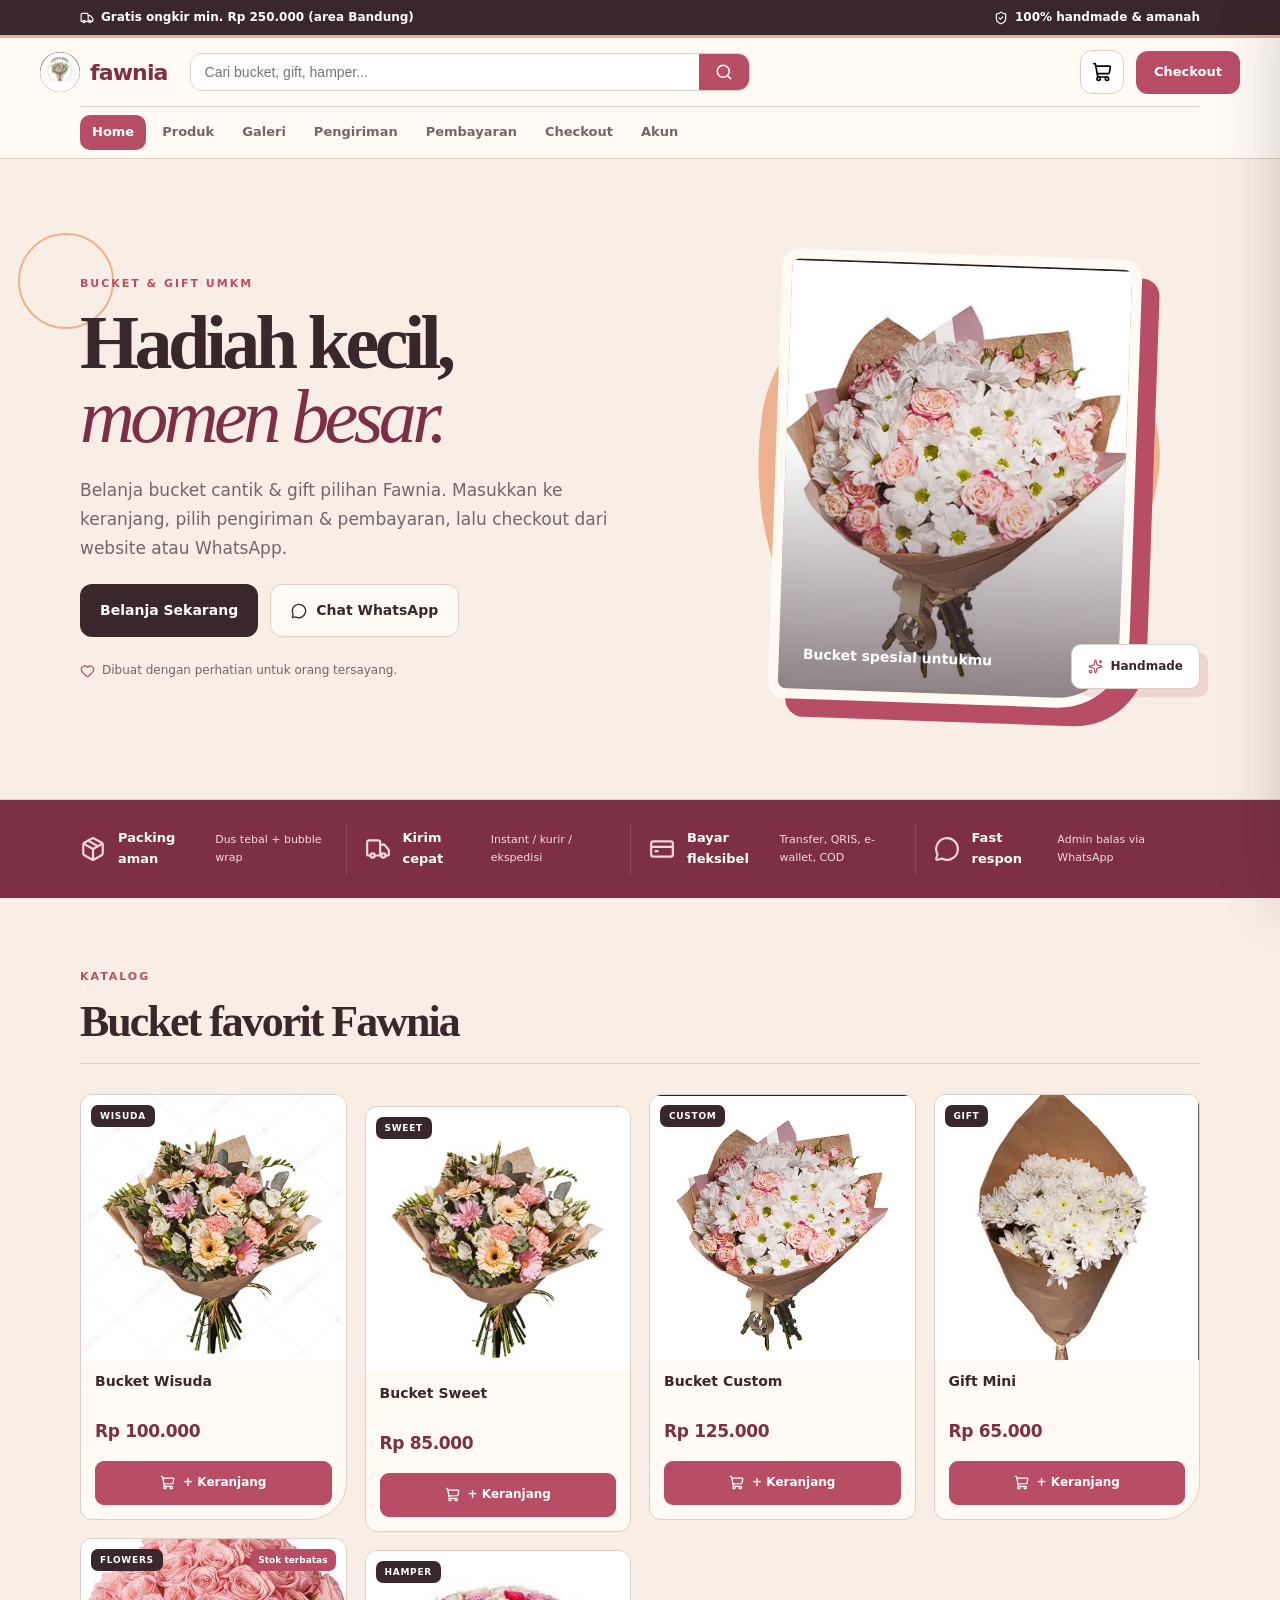
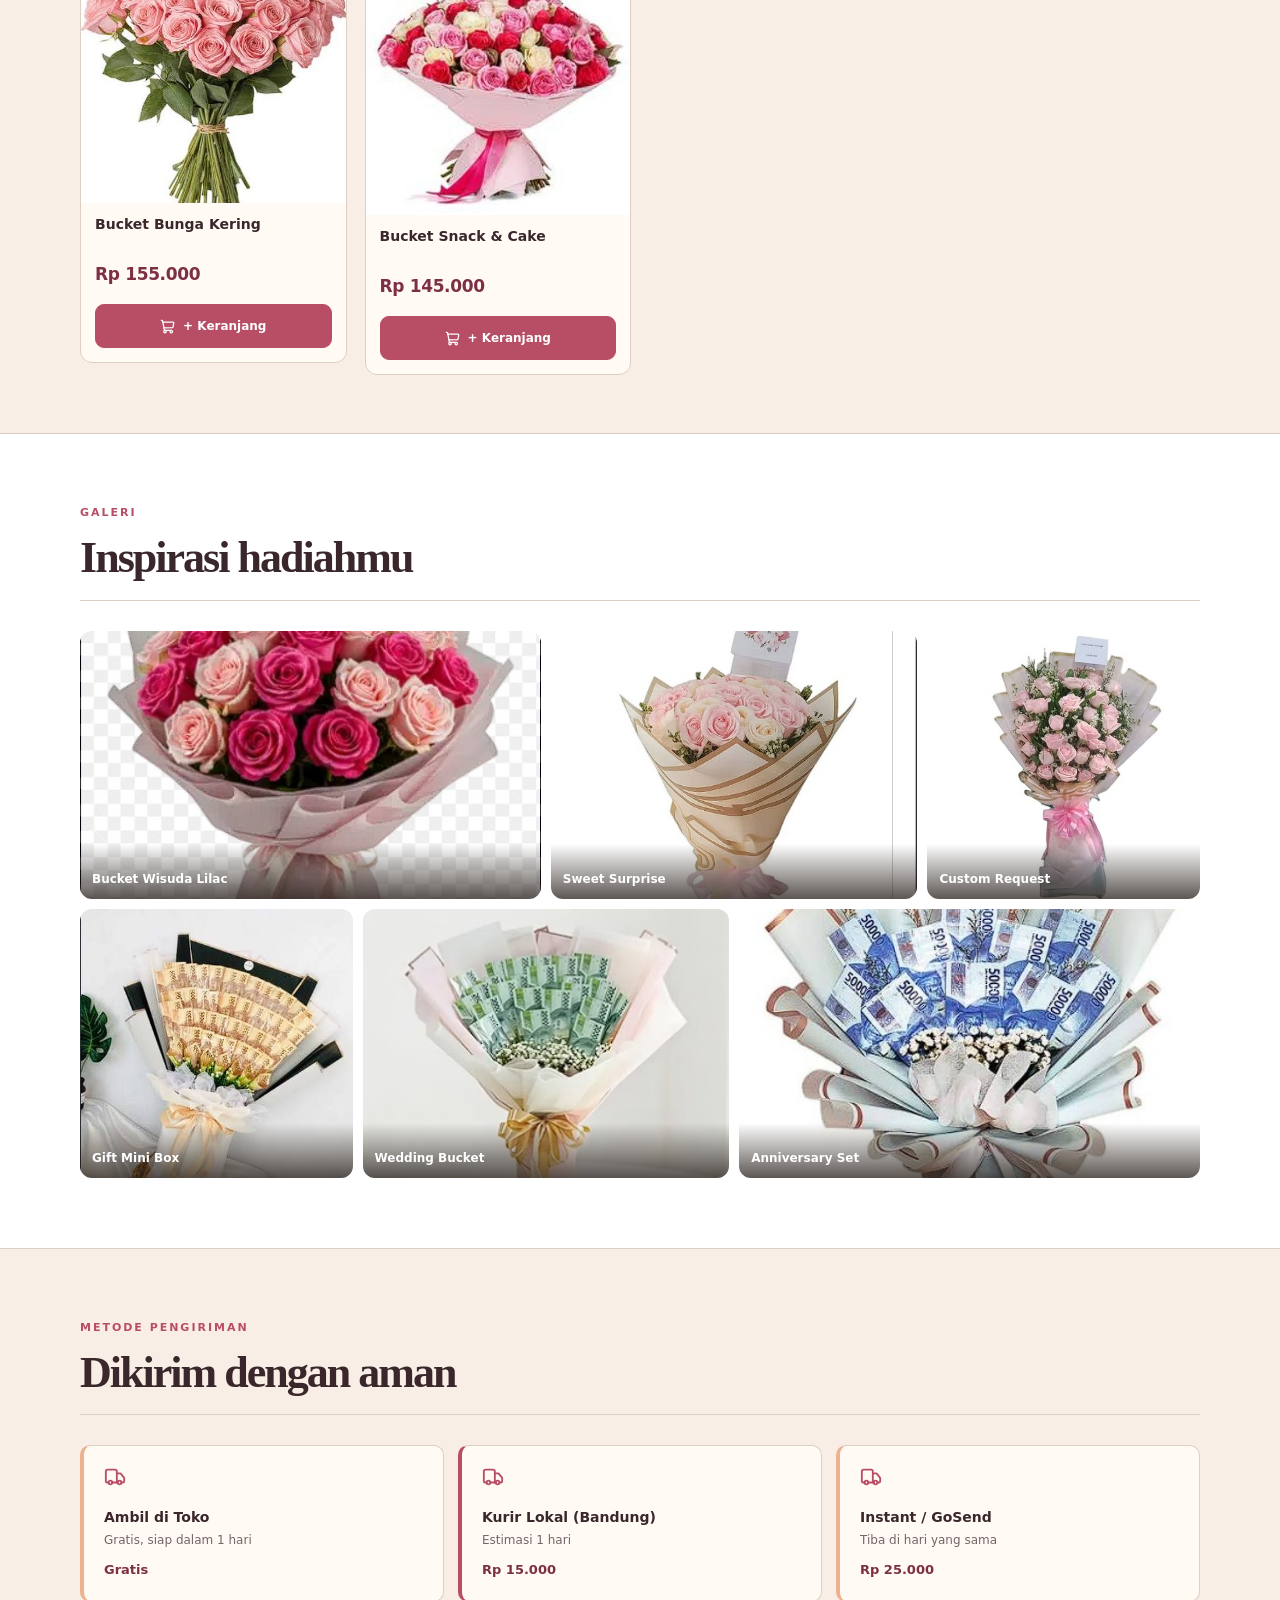
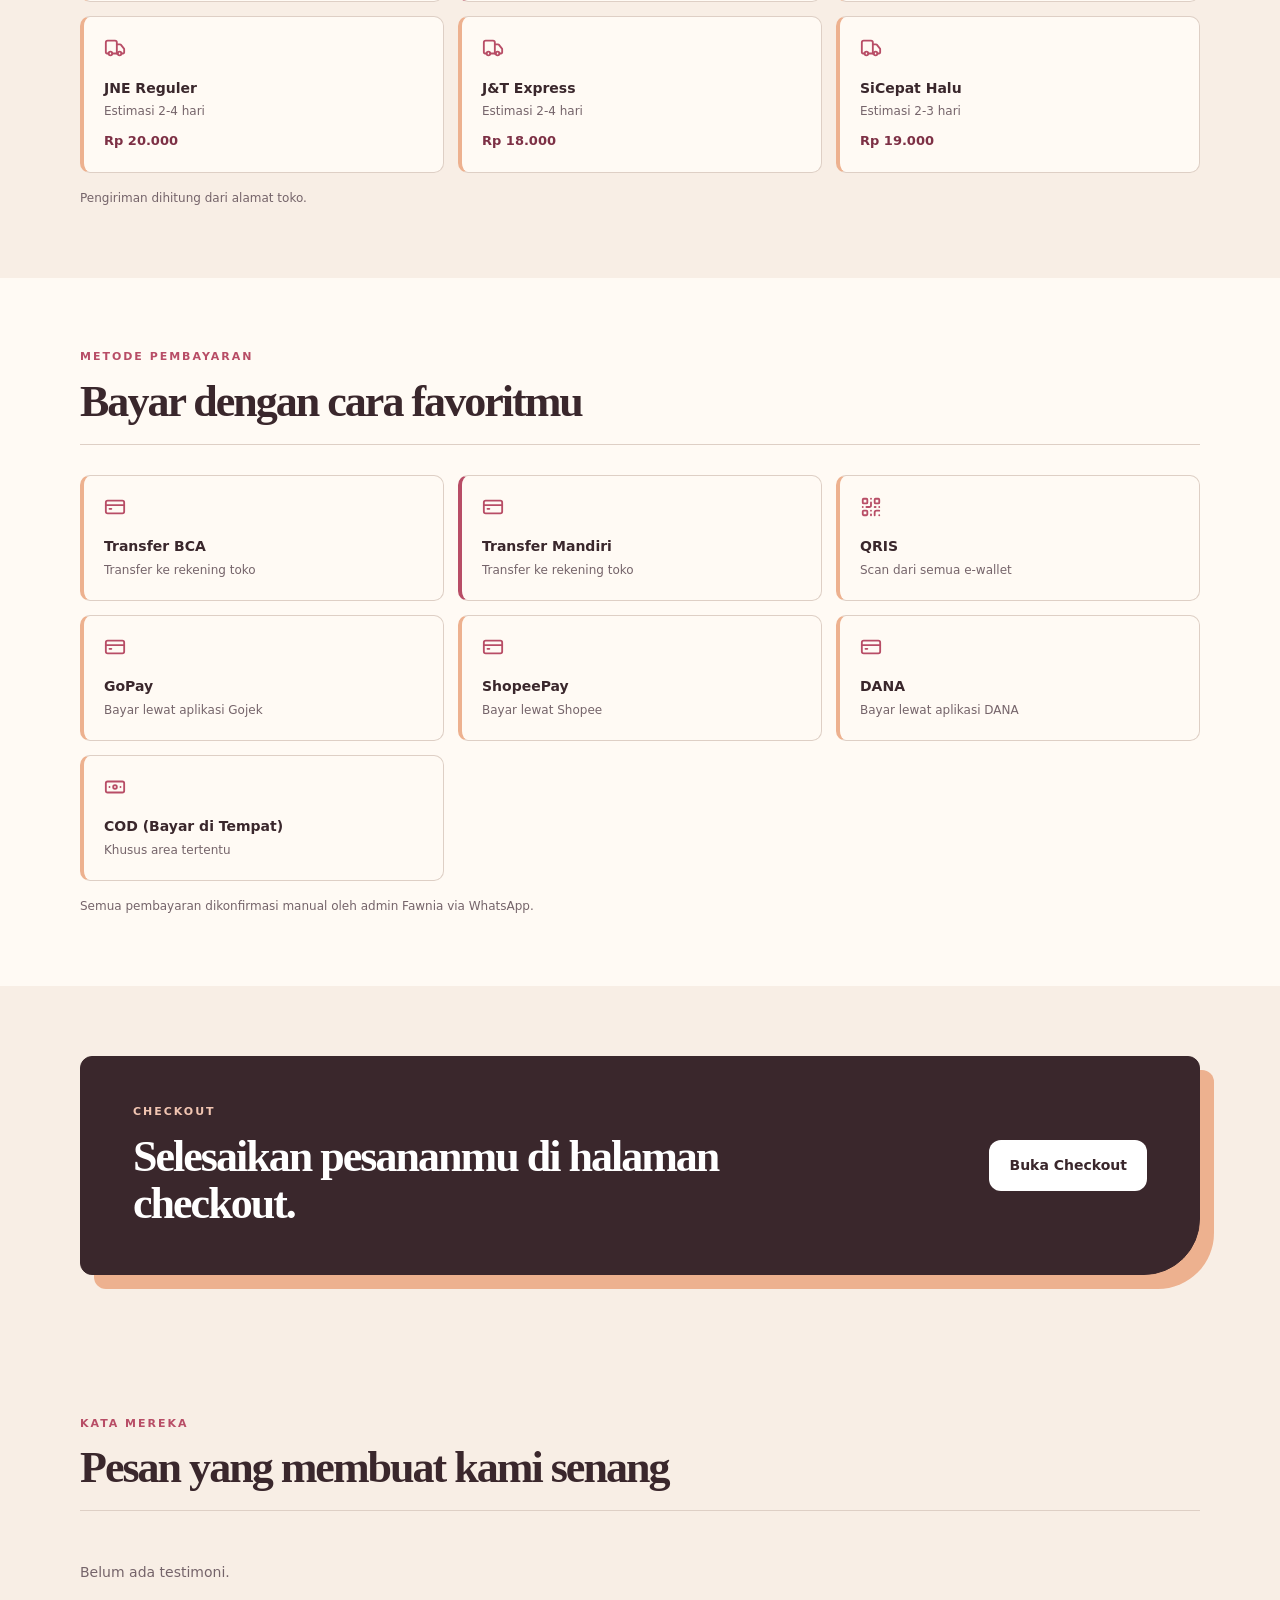
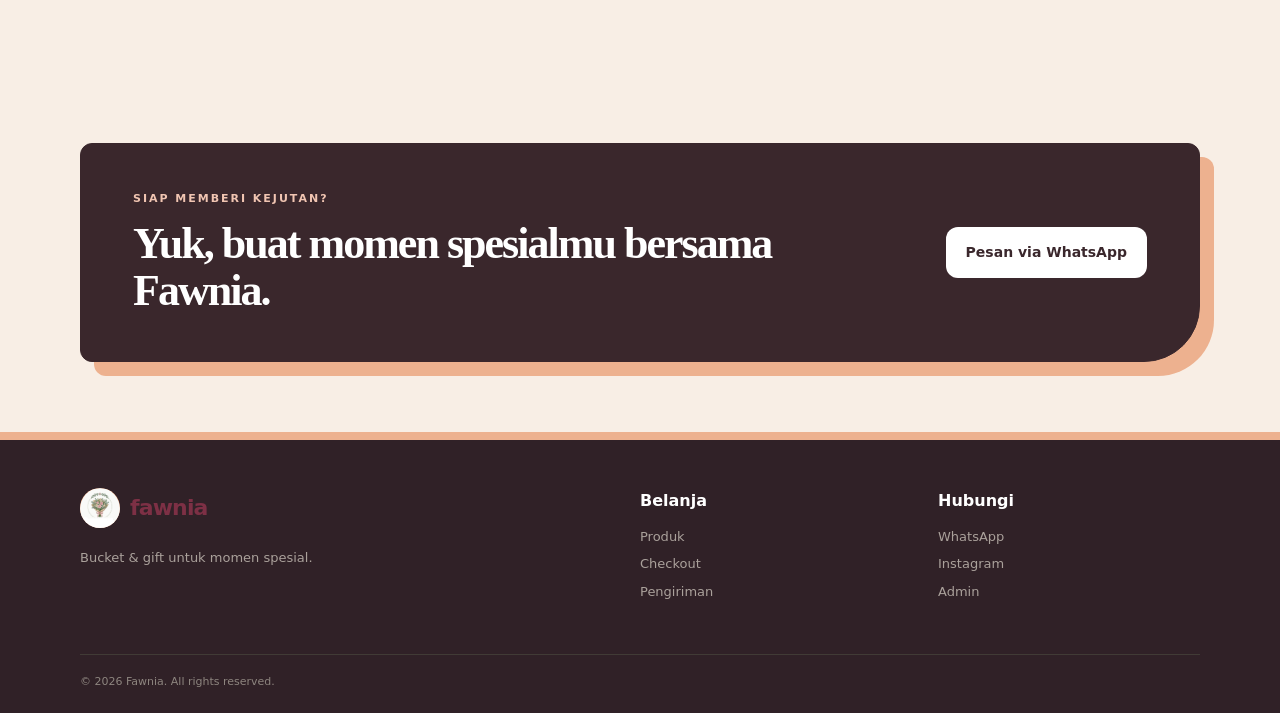
==== commit 71d57f11: "Update Fawnia storefront design and cart Co-authored-by: Copilot <223556219+Copilot@users.noreply.gi" ====
--- a/index.html
+++ b/index.html
@@ -3,9 +3,9 @@
 <head>
   <meta charset="UTF-8">
   <meta name="viewport" content="width=device-width, initial-scale=1.0">
-  <meta name="description" content="Fawnia — bucket dan gift untuk momen spesial. Belanja mudah, bisa keranjang, checkout dari website atau WhatsApp.">
+  <meta name="description" content="Fawnia: bucket dan gift untuk momen spesial. Belanja mudah, bisa keranjang, checkout dari website atau WhatsApp.">
   <meta name="theme-color" content="#f7efe8">
-  <title>Fawnia — Bucket & Gift Shop</title>
+  <title>Fawnia | Bucket & Gift Shop</title>
   <link rel="icon" href="assets/img/fawnia-logo.png">
   <link rel="stylesheet" href="css/base.css">
   <link rel="stylesheet" href="css/landing.css">
@@ -32,6 +32,10 @@
       </form>
 
       <div class="header-actions">
+        <button type="button" class="icon-btn" data-cart-open aria-label="Buka keranjang">
+          <i data-lucide="shopping-cart"></i>
+          <span class="cart-badge" data-cart-count style="display:none">0</span>
+        </button>
         <a class="header-cta" href="pages/checkout.html" id="header-checkout">Checkout</a>
       </div>
     </div>
@@ -54,9 +58,9 @@
         <div class="hero-copy">
           <p class="eyebrow">BUCKET & GIFT UMKM</p>
           <h1>Hadiah kecil,<br><em>momen besar.</em></h1>
-          <p class="hero-text">Belanja bucket cantik & gift pilihan Fawnia. Masukkan ke keranjang, pilih pengiriman & pembayaran, lalu checkout — dari website atau WhatsApp.</p>
+          <p class="hero-text">Belanja bucket cantik & gift pilihan Fawnia. Masukkan ke keranjang, pilih pengiriman & pembayaran, lalu checkout dari website atau WhatsApp.</p>
           <div class="hero-actions">
-            <a class="btn btn-primary" href="#products">Belanja Sekarang <i data-lucide="arrow-right"></i></a>
+            <a class="btn btn-primary" href="#products">Belanja Sekarang</a>
             <a class="btn btn-ghost" data-wa-link href="#" target="_blank" rel="noopener"><i data-lucide="message-circle"></i> Chat WhatsApp</a>
           </div>
           <div class="hero-note"><i data-lucide="heart"></i> Dibuat dengan perhatian untuk orang tersayang.</div>
@@ -64,7 +68,7 @@
         <div class="hero-visual">
           <div class="blob"></div>
           <div class="hero-card">
-            <img id="hero-image" src="assets/img/bucket-3.png" alt="Bucket Fawnia" class="hero-img">
+            <img id="hero-image" src="assets/img/bucket-3.png" alt="Bucket Fawnia" class="hero-img" width="360" height="450" fetchpriority="high">
             <span>Bucket spesial untukmu</span>
           </div>
           <div class="floating-tag"><i data-lucide="sparkles"></i> Handmade</div>
@@ -128,7 +132,7 @@
           <p class="eyebrow">CHECKOUT</p>
           <h2>Selesaikan pesananmu di halaman checkout.</h2>
         </div>
-        <a class="btn btn-light" href="pages/checkout.html">Buka Checkout <i data-lucide="arrow-up-right"></i></a>
+        <a class="btn btn-light" href="pages/checkout.html">Buka Checkout</a>
       </div>
     </section>
 
@@ -147,7 +151,7 @@
           <p class="eyebrow">SIAP MEMBERI KEJUTAN?</p>
           <h2>Yuk, buat momen spesialmu bersama Fawnia.</h2>
         </div>
-        <a class="btn btn-light" data-wa-link href="#" target="_blank" rel="noopener">Pesan via WhatsApp <i data-lucide="arrow-up-right"></i></a>
+        <a class="btn btn-light" data-wa-link href="#" target="_blank" rel="noopener">Pesan via WhatsApp</a>
       </div>
     </section>
   </main>
@@ -183,7 +187,6 @@
     <img id="lightbox-img" src="" alt="">
   </div>
 
-  <script src="https://unpkg.com/lucide@latest"></script>
   <script src="js/config.js"></script>
   <script src="js/utils.js"></script>
   <script src="js/store.js"></script>
@@ -196,5 +199,10 @@
   <script src="js/sections/checkout.js"></script>
   <script src="js/qr.js"></script>
   <script src="js/main.js"></script>
+  <script src="js/vendor/lenis.min.js" defer></script>
+  <script src="js/vendor/gsap.min.js" defer></script>
+  <script src="js/vendor/ScrollTrigger.min.js" defer></script>
+  <script src="js/motion.js" defer></script>
+  <script src="js/vendor/lucide.min.js" defer onerror="document.documentElement.classList.add('no-lucide')"></script>
 </body>
 </html>
--- a/css/base.css
+++ b/css/base.css
@@ -1,21 +1,22 @@
 /* ============================================================
-   css/base.css — Variabel, reset, tipografi, utilities
+   css/base.css — Variabel, reset, tipografi, utilitas
    Dipakai oleh halaman publik & panel admin.
    ============================================================ */
 
 :root {
-  --bg: #f8f2ec;
-  --surface: #fffaf6;
-  --ink: #2d2926;
-  --muted: #746b64;
-  --accent: #9c6b4f;
-  --accent-dark: #704834;
-  --line: #e7ddd5;
+  --bg: #f8eee5;
+  --surface: #fffaf4;
+  --ink: #3a272c;
+  --muted: #75646a;
+  --accent: #b84d66;
+  --accent-dark: #7d3045;
+  --peach: #edb18f;
+  --line: #decfc5;
   --white: #fff;
   --danger: #a94b42;
   --success: #4e714a;
-  --radius: 22px;
-  --shadow: 0 18px 45px rgba(65, 45, 32, 0.1);
+  --radius: 18px;
+  --shadow: 0 14px 36px rgba(93, 47, 60, 0.12);
 }
 
 * {
@@ -24,13 +25,47 @@
   padding: 0;
 }
 
+a[href],
+button,
+summary,
+select,
+label[for],
+input[type="checkbox"],
+input[type="radio"],
+[role="button"],
+[role="tab"],
+[role="switch"] {
+  cursor: pointer;
+}
+
+button:disabled,
+input:disabled,
+select:disabled {
+  cursor: not-allowed;
+}
+
+:focus-visible {
+  outline: 3px solid var(--peach);
+  outline-offset: 3px;
+}
+
+@media (prefers-reduced-motion: reduce) {
+  *,
+  *::before,
+  *::after {
+    scroll-behavior: auto !important;
+    animation-duration: 0.01ms !important;
+    animation-iteration-count: 1 !important;
+    transition-duration: 0.01ms !important;
+  }
+}
+
 html {
   scroll-behavior: smooth;
 }
 
 body {
   font-family:
-    Inter,
     ui-sans-serif,
     system-ui,
     -apple-system,
@@ -76,16 +111,20 @@
   font-size: clamp(48px, 7vw, 88px);
   line-height: 0.98;
   letter-spacing: -0.065em;
+  font-family: Georgia, "Times New Roman", serif;
+  font-weight: 700;
 }
 h1 em,
 h2 em {
   font-family: Georgia, serif;
   font-weight: 400;
+  color: var(--accent);
 }
 h2 {
   font-size: clamp(34px, 4.2vw, 55px);
   line-height: 1.05;
   letter-spacing: -0.055em;
+  font-family: Georgia, "Times New Roman", serif;
 }
 
 .empty-note {
@@ -107,7 +146,7 @@
   justify-content: center;
   gap: 9px;
   padding: 14px 20px;
-  border-radius: 999px;
+  border-radius: 12px;
   font-weight: 700;
   font-size: 14px;
   transition:
@@ -178,3 +217,23 @@
     width: min(1200px, calc(100% - 80px));
   }
 }
+
+/* ---------- Cadangan saat lucide gagal dimuat ----------
+   Tanpa ikon, tombol berisi ikon saja bisa terlihat kosong. Aturan ini
+   hanya berlaku bila CDN lucide gagal (class `no-lucide` dipasang oleh
+   onerror pada tag script). Setiap ikon diberi label teks pengganti
+   agar tombol tetap bisa dipahami. */
+html.no-lucide [data-lucide] {
+  display: inline-block;
+  min-width: 1em;
+  min-height: 1em;
+  vertical-align: -0.15em;
+}
+
+/* Hanya teks pendek yang tampil; ikon di dalam tombol ikon-saja dibiarkan
+   kosong karena tombolnya sudah punya aria-label. */
+html.no-lucide [data-lucide]::before {
+  content: "•";
+  font-size: 12px;
+  opacity: 0.55;
+}
--- a/css/landing.css
+++ b/css/landing.css
@@ -1,11 +1,11 @@
 ﻿/* ============================================================
-   css/landing.css â€” Landing page gaya marketplace
-   (header sticky + search + cart, grid produk, checkout)
+   css/landing.css — Halaman utama bergaya marketplace
+   (header lengket + pencarian + keranjang, grid produk, checkout)
    ============================================================ */
 
-/* ---------- Top bar promo ---------- */
+/* ---------- Bilah atas (promo) ---------- */
 .topbar {
-  background: linear-gradient(90deg, var(--accent-dark), var(--accent));
+  background: var(--ink);
   color: #fff;
   font-size: 12px;
   font-weight: 600;
@@ -20,13 +20,13 @@
 .topbar-inner span { display: inline-flex; align-items: center; gap: 7px; }
 .topbar-inner svg { width: 14px; height: 14px; }
 
-/* ---------- Header ---------- */
+/* ---------- Header (kepala halaman) ---------- */
 .site-header {
   position: sticky;
   top: 0;
   z-index: 30;
-  background: rgba(255, 250, 246, 0.96);
-  backdrop-filter: blur(14px);
+  background: rgba(255, 250, 244, 0.97);
+  backdrop-filter: blur(10px);
   border-bottom: 1px solid var(--line);
   box-shadow: 0 6px 24px rgba(65, 45, 32, 0.05);
 }
@@ -47,15 +47,15 @@
   font-size: 16px; overflow: hidden; flex: none;
 }
 .brand-mark img { width: 100%; height: 100%; object-fit: cover; border-radius: 50%; }
-.brand-name { background: linear-gradient(90deg, var(--accent-dark), var(--accent)); -webkit-background-clip: text; background-clip: text; -webkit-text-fill-color: transparent; }
-
-/* Search bar ala marketplace */
+.brand-name { color: var(--accent-dark); }
+
+/* Kolom pencarian ala marketplace */
 .search-bar {
   flex: 1;
   display: flex;
   max-width: 560px;
-  border: 2px solid var(--accent);
-  border-radius: 10px;
+  border: 1px solid var(--line);
+  border-radius: 12px;
   overflow: hidden;
   background: #fff;
 }
@@ -107,9 +107,9 @@
 }
 .header-cta {
   padding: 11px 18px;
-  background: linear-gradient(90deg, var(--accent-dark), var(--accent));
+  background: var(--accent);
   color: #fff;
-  border-radius: 999px;
+  border-radius: 12px;
   font-size: 13px;
   font-weight: 800;
   white-space: nowrap;
@@ -118,31 +118,43 @@
 .header-cta:hover { transform: translateY(-2px); box-shadow: 0 10px 24px rgba(156, 107, 79, 0.35); }
 
 .desktop-nav { display: flex; gap: 4px; justify-content: center; padding-bottom: 10px; overflow-x: auto; }
-.nav-link { font-size: 13px; font-weight: 600; color: var(--muted); padding: 5px 12px; border-radius: 999px; transition: 0.2s; white-space: nowrap; }
+.nav-link { font-size: 13px; font-weight: 600; color: var(--muted); padding: 7px 12px; border-radius: 10px; transition: 0.2s; white-space: nowrap; }
 .nav-link:hover { color: var(--ink); background: #f3e9e0; }
 .nav-link.active { color: #fff; background: var(--ink); }
 
 /* ---------- Hero ---------- */
-.hero { padding: 56px 0 40px; }
-.hero-grid { display: grid; grid-template-columns: 1.05fr 0.95fr; gap: 48px; align-items: center; }
+.hero { padding: 64px 0 48px; overflow: hidden; }
+.hero-grid { display: grid; grid-template-columns: 1.08fr 0.92fr; gap: 56px; align-items: center; }
+.hero-copy { position: relative; z-index: 2; }
+.hero-copy::before {
+  content: "";
+  position: absolute;
+  width: 92px;
+  height: 92px;
+  left: -62px;
+  top: -42px;
+  border: 2px solid var(--peach);
+  border-radius: 50%;
+  z-index: -1;
+}
 .hero-text { max-width: 560px; color: var(--muted); font-size: 16px; margin: 22px 0; }
 .hero-actions { display: flex; flex-wrap: wrap; gap: 12px; }
 .hero-note { display: flex; align-items: center; gap: 7px; color: var(--muted); font-size: 12px; margin-top: 22px; }
 .hero-note svg { width: 15px; color: var(--accent); }
 .hero-visual { min-height: 480px; position: relative; display: grid; place-items: center; }
-.blob { position: absolute; width: 82%; aspect-ratio: 1; background: radial-gradient(circle at 30% 30%, #f3e3d6, #d9b294); border-radius: 48% 52% 62% 38% / 41% 42% 58% 59%; transform: rotate(12deg); }
+.blob { position: absolute; width: 82%; aspect-ratio: 1; background: var(--peach); border-radius: 48% 52% 62% 38% / 41% 42% 58% 59%; transform: rotate(8deg); }
 .hero-card {
   position: relative;
   width: min(360px, 78%);
   aspect-ratio: 4/5;
-  border-radius: 26px;
+  border-radius: 18px 18px 72px 18px;
   overflow: hidden;
   box-shadow: var(--shadow);
   display: flex;
   align-items: end;
   padding: 24px;
   color: #fff;
-  background: linear-gradient(145deg, #e7cdbd, #b88466);
+  background: #dba68c;
 }
 .hero-card::after { content: ""; position: absolute; inset: 0; background: linear-gradient(to top, rgba(35, 25, 18, 0.55), transparent 55%); }
 .hero-img { position: absolute; inset: 0; width: 100%; height: 100%; object-fit: cover; }
@@ -152,7 +164,7 @@
   right: 4%; bottom: 12%;
   padding: 12px 16px;
   background: #fff;
-  border-radius: 999px;
+  border-radius: 10px;
   box-shadow: var(--shadow);
   font-size: 12px; font-weight: 800;
   display: flex; gap: 7px; align-items: center;
@@ -160,7 +172,7 @@
 }
 .floating-tag svg { width: 15px; height: 15px; color: var(--accent); }
 
-/* ---------- Perks strip ---------- */
+/* ---------- Strip keunggulan ---------- */
 .perks { background: var(--ink); color: #fff; padding: 22px 0; }
 .perks-grid { display: grid; grid-template-columns: repeat(4, 1fr); gap: 18px; }
 .perks-grid div { display: flex; gap: 12px; align-items: center; }
@@ -168,7 +180,7 @@
 .perks-grid b { display: block; font-size: 13px; }
 .perks-grid span { font-size: 11px; color: #aaa19b; }
 
-/* ---------- Section umum ---------- */
+/* ---------- Bagian umum (section) ---------- */
 .section { padding: 70px 0; scroll-margin-top: 90px; }
 .section-head { display: flex; justify-content: space-between; align-items: end; gap: 20px; margin-bottom: 28px; }
 .eyebrow { font-size: 11px; letter-spacing: 0.18em; font-weight: 800; color: var(--accent); margin-bottom: 12px; }
@@ -178,7 +190,7 @@
 .muted-note { font-size: 12px; color: var(--muted); }
 .empty-state { border: 1px dashed var(--line); border-radius: 18px; padding: 48px; text-align: center; color: var(--muted); grid-column: 1 / -1; background: var(--surface); }
 
-/* ---------- Grid produk (marketplace) ---------- */
+/* ---------- Grid produk (gaya marketplace) ---------- */
 .product-grid {
   display: grid;
   grid-template-columns: repeat(auto-fill, minmax(215px, 1fr));
@@ -252,7 +264,6 @@
 .gallery-section { background: var(--surface); }
 .gallery-grid { display: grid; grid-template-columns: repeat(4, 1fr); gap: 12px; }
 .gallery-item { position: relative; border: 0; padding: 0; background: #efe4da; border-radius: 14px; overflow: hidden; cursor: pointer; display: block; aspect-ratio: 1; }
-.gallery-item:nth-child(2), .gallery-item:nth-child(5) { aspect-ratio: 1/1.15; }
 .gallery-img { width: 100%; height: 100%; object-fit: cover; transition: transform 0.45s; }
 .gallery-item:hover .gallery-img { transform: scale(1.06); }
 .gallery-title {
@@ -367,21 +378,28 @@
 .order-success.show { display: block; }
 
 /* ---------- Drawer keranjang ---------- */
+.cart-drawer-root {
+  /* Wadah ini tidak boleh membuat stacking context sendiri: dulu
+     position:relative + z-index membuat backdrop fixed tidak menutupi
+     header, sehingga tombol keranjang di header jadi tidak bisa di klik. */
+  position: static;
+  z-index: auto;
+  isolation: auto;
+}
+
 .cart-drawer-root .drawer-backdrop {
-  z-index: 115;
+  z-index: 140;
   position: fixed; inset: 0;
   background: rgba(35, 27, 22, 0.45);
   opacity: 0; pointer-events: none;
   transition: 0.25s;
-  z-index: 90;
 }
 .cart-drawer-root .drawer {
-  z-index: 120;
+  z-index: 141;
   position: fixed;
   top: 0; right: 0; bottom: 0;
-  width: min(400px, 92vw);
+  width: min(400px, calc(100vw - 20px));
   background: var(--surface);
-  z-index: 95;
   transform: translateX(105%);
   transition: transform 0.3s cubic-bezier(0.22, 1, 0.36, 1);
   display: flex;
@@ -409,7 +427,7 @@
   gap: 12px;
   align-items: center;
   border: 1px solid var(--line);
-  border-radius: 14px;
+  border-radius: 10px;
   padding: 10px;
   background: #fff;
 }
@@ -440,7 +458,7 @@
 .drawer-subtotal { display: flex; justify-content: space-between; align-items: center; font-size: 13px; color: var(--muted); }
 .drawer-subtotal strong { font-size: 19px; color: var(--accent-dark); }
 .drawer-foot .btn { width: 100%; }
-.drawer-clear { width: 100%; border: 1px solid var(--line); background: #fff; border-radius: 999px; padding: 10px; font-size: 12px; font-weight: 700; color: var(--muted); cursor: pointer; }
+.drawer-clear { width: 100%; min-height: 44px; border: 1px solid var(--line); background: #fff; border-radius: 9px; padding: 10px; font-size: 12px; font-weight: 700; color: var(--muted); cursor: pointer; }
 .drawer-clear:hover { color: var(--danger); border-color: #e7c8c4; }
 
 /* ---------- Testimoni ---------- */
@@ -480,19 +498,22 @@
 .lightbox.show { display: flex; }
 .lightbox img { max-width: min(900px, 95vw); max-height: 85vh; border-radius: 16px; object-fit: contain; }
 .lightbox button { position: absolute; top: 18px; right: 18px; width: 42px; height: 42px; border: 0; border-radius: 50%; background: #fff; cursor: pointer; display: grid; place-items: center; }
+/* Latar terang + garis tepi: toast tetap terbaca di atas halaman krem
+   maupun di atas backdrop gelap drawer keranjang. */
 .app-toast {
   position: fixed;
   top: 16px; left: 50%;
   transform: translate(-50%, -12px);
-  background: var(--ink);
-  color: #fff;
-  padding: 12px 20px;
-  border-radius: 999px;
+  background: var(--surface);
+  color: var(--ink);
+  border: 1px solid var(--line);
+  padding: 12px 18px;
+  border-radius: 12px;
   font-size: 13px;
   font-weight: 700;
   opacity: 0;
   pointer-events: none;
-  transition: 0.25s;
+  transition: opacity 0.25s, transform 0.25s;
   z-index: 200;
   max-width: min(320px, 86vw);
   white-space: nowrap;
@@ -502,7 +523,11 @@
 }
 .app-toast.show { opacity: 1; transform: translate(-50%, 0); }
 
-/* ---------- Halaman checkout terpisah ---------- */
+@media (prefers-reduced-motion: reduce) {
+  .app-toast { transition: none; transform: translate(-50%, 0); }
+}
+
+/* ---------- Halaman checkout (berkas terpisah) ---------- */
 .checkout-page { padding-top: 30px; }
 .checkout-h1 { margin-bottom: 22px; }
 .checkout-page-grid { display: grid; grid-template-columns: 1fr 1fr; gap: 26px; align-items: start; }
@@ -759,7 +784,7 @@
 .mini-btn.pay { background: var(--accent); border-color: var(--accent); color: #fff; }
 .mini-btn.pay:hover { background: var(--accent-dark); }
 
-/* Tracking */
+/* Lacak pengiriman */
 .tracking-head {
   display: flex;
   justify-content: space-between;
@@ -796,7 +821,7 @@
 .tracking-steps b { font-size: 14px; }
 .tracking-steps small { display: block; color: var(--muted); font-size: 11px; }
 
-/* FAQ */
+/* Pertanyaan yang sering diajukan (FAQ) */
 .faq-item {
   border: 1px solid var(--line);
   border-radius: 12px;
@@ -811,7 +836,7 @@
 }
 .faq-item p { margin-top: 8px; font-size: 12px; color: var(--muted); }
 
-/* Status badge (dipakai publik) */
+/* Lencana status (dipakai halaman publik) */
 .status { font-size: 11px; padding: 5px 10px; border-radius: 999px; font-weight: 700; width: max-content; }
 .status-belum-bayar, .status-baru { background: #fdf0dc; color: #a4712a; }
 .status-dikemas, .status-diproses { background: #e8eaf5; color: #4a558c; }
@@ -819,7 +844,7 @@
 .status-selesai { background: #e6f0e5; color: #4e714a; }
 .status-dibatalkan { background: #f2e3e1; color: #a94b42; }
 
-/* Modal publik */
+/* Modal halaman publik */
 .modal-backdrop {
   position: fixed;
   inset: 0;
@@ -860,7 +885,7 @@
   .account-head-actions { margin-left: 0; width: 100%; }
 }
 
-/* ---------- Responsive ---------- */
+/* ---------- Tampilan responsif ---------- */
 @media (max-width: 960px) {
   .hero-grid { grid-template-columns: 1fr; gap: 24px; }
   .hero-visual { min-height: 420px; }
@@ -926,7 +951,15 @@
   .bottom-link.active { color: var(--ink); }
   .bottom-cart { position: relative; display: grid; place-items: center; }
   .bottom-cart .cart-badge { top: -4px; right: -10px; }
-  .app-toast { bottom: 84px; }
+  /* Toast mobile: tepat di atas bottom-nav, bukan direntangkan dari atas layar.
+     wajib mematikan `top` agar `bottom` saja yang menempatkan elemen. */
+  .app-toast {
+    top: auto;
+    bottom: 84px;
+    width: max-content;
+    max-width: calc(100vw - 32px);
+  }
+  .app-toast.show { transform: translate(-50%, 0); }
 }
 
 @media (max-width: 400px) {
@@ -938,3 +971,319 @@
   .hero-actions .btn { width: 100%; }
 }
 
+/* Playful boutique direction: cream, berry, peach, with editorial type.
+   One organic peach shape and restrained berry accents create identity
+   without repeating the whole palette across components. */
+.topbar {
+  background: var(--ink);
+  border-bottom: 3px solid var(--peach);
+}
+
+.site-header {
+  border-bottom: 1px solid var(--line);
+  box-shadow: none;
+}
+
+.desktop-nav {
+  justify-content: flex-start;
+  width: min(1120px, calc(100% - 40px));
+  margin: auto;
+  border-top: 1px solid var(--line);
+  padding: 8px 0;
+}
+
+.nav-link.active {
+  background: var(--accent);
+  color: #fff;
+}
+
+.hero {
+  border-bottom: 1px solid var(--line);
+}
+
+.hero-text {
+  max-width: 530px;
+  font-size: 17px;
+  line-height: 1.7;
+}
+
+.hero-visual {
+  min-height: 500px;
+}
+
+.hero-card {
+  border: 10px solid var(--surface);
+  box-shadow: 18px 18px 0 var(--accent);
+  transform: rotate(2deg);
+}
+
+.hero-card::after {
+  background: linear-gradient(to top, rgba(58, 39, 44, 0.58), transparent 58%);
+}
+
+.floating-tag {
+  right: 0;
+  bottom: 8%;
+  border: 1px solid var(--line);
+  box-shadow: 8px 8px 0 rgba(184, 77, 102, 0.16);
+}
+
+.perks {
+  background: var(--accent-dark);
+  border-top: 0;
+  border-bottom: 0;
+}
+
+.perks-grid {
+  align-items: stretch;
+}
+
+.perks-grid div {
+  min-height: 54px;
+  border-right: 1px solid rgba(255, 255, 255, 0.12);
+  padding-right: 16px;
+}
+
+.perks-grid div:last-child {
+  border-right: 0;
+}
+
+.perks-grid svg,
+.perks-grid span {
+  color: #f7d9d8;
+}
+
+.section-head {
+  border-bottom: 1px solid var(--line);
+  padding-bottom: 18px;
+  margin-bottom: 30px;
+}
+
+.product-grid {
+  grid-template-columns: repeat(4, minmax(0, 1fr));
+  gap: 18px;
+}
+
+.product-card {
+  border: 1px solid var(--line);
+  border-radius: 12px;
+  background: var(--surface);
+}
+
+.product-card:nth-child(3n + 1) {
+  border-radius: 12px 12px 38px 12px;
+}
+
+.product-card:nth-child(4n + 2) {
+  transform: translateY(12px);
+}
+
+.product-card:hover,
+.product-card:nth-child(4n + 2):hover {
+  transform: translateY(-4px);
+  box-shadow: 10px 10px 0 rgba(184, 77, 102, 0.12);
+  border-color: var(--accent);
+}
+
+.product-image {
+  border-radius: 10px 10px 0 0;
+  background: #f2ddd1;
+}
+
+.product-label {
+  border-radius: 7px;
+  background: var(--ink);
+  color: #fff;
+  letter-spacing: 0.08em;
+}
+
+.product-flash {
+  border-radius: 7px;
+  background: var(--accent);
+}
+
+.cart-btn {
+  min-height: 44px;
+  border: 1px solid var(--accent);
+  border-radius: 9px;
+  background: var(--accent);
+  color: #fff;
+}
+
+.cart-btn:hover {
+  background: var(--accent-dark);
+  border-color: var(--accent-dark);
+}
+
+.gallery-section {
+  /* Latar dibuat lebih terang dari section sekitarnya agar galeri terbaca
+     sebagai bagian tersendiri, bukan blok warna yang menempel. */
+  background: var(--white);
+  border-top: 1px solid var(--line);
+  border-bottom: 1px solid var(--line);
+}
+
+.gallery-grid {
+  grid-template-columns: repeat(12, minmax(0, 1fr));
+  grid-auto-rows: clamp(190px, 21vw, 290px);
+  gap: 10px;
+}
+
+/* Dua baris penuh. Tinggi tiap baris seragam supaya tidak ada lubang;
+   yang bervariasi hanya lebar kolom (5+4+3 lalu 3+4+5). */
+.gallery-item {
+  grid-row: span 1;
+  border-radius: 12px;
+  aspect-ratio: auto;
+  height: 100%;
+}
+
+.gallery-item:nth-child(1) { grid-column: 1 / span 5; }
+.gallery-item:nth-child(2) { grid-column: 6 / span 4; }
+.gallery-item:nth-child(3) { grid-column: 10 / span 3; }
+.gallery-item:nth-child(4) { grid-column: 1 / span 3; }
+.gallery-item:nth-child(5) { grid-column: 4 / span 4; }
+.gallery-item:nth-child(6) { grid-column: 8 / span 5; }
+
+.gallery-item .gallery-img {
+  width: 100%;
+  height: 100%;
+  object-fit: cover;
+  display: block;
+}
+
+.info-card {
+  border-left: 4px solid var(--peach);
+  border-radius: 10px;
+  box-shadow: none;
+}
+
+.info-card:nth-child(2) {
+  border-left-color: var(--accent);
+}
+
+.payment {
+  background: var(--surface);
+}
+
+.contact-card {
+  background: var(--ink);
+  border: 1px solid var(--ink);
+  border-radius: 12px 12px 56px 12px;
+  box-shadow: 14px 14px 0 var(--peach);
+}
+
+.contact-card .eyebrow {
+  color: #f1c5b2;
+}
+
+.testimonial-grid {
+  gap: 18px;
+}
+
+.testimonial {
+  border-radius: 12px 12px 30px 12px;
+  border-top: 4px solid var(--peach);
+}
+
+.testimonial:nth-child(2) {
+  transform: translateY(16px);
+  border-top-color: var(--accent);
+}
+
+.footer {
+  background: #302127;
+  border-top: 8px solid var(--peach);
+}
+
+.footer .brand-mark {
+  border-radius: 50%;
+  background: var(--peach);
+  color: var(--ink);
+}
+
+@media (max-width: 960px) {
+  .desktop-nav {
+    width: min(100% - 32px, 1200px);
+  }
+  .product-grid {
+    grid-template-columns: repeat(3, minmax(0, 1fr));
+  }
+  .gallery-grid {
+    grid-template-columns: repeat(2, minmax(0, 1fr));
+    grid-auto-rows: auto;
+  }
+  .gallery-item,
+  .gallery-item:nth-child(1),
+  .gallery-item:nth-child(2),
+  .gallery-item:nth-child(3),
+  .gallery-item:nth-child(4),
+  .gallery-item:nth-child(5),
+  .gallery-item:nth-child(6) {
+    grid-column: auto / span 1;
+    grid-row: auto / span 1;
+    aspect-ratio: 1 / 1;
+  }
+}
+
+@media (max-width: 767px) {
+  .hero {
+    background-size: 24px 24px;
+  }
+  .hero-copy::before {
+    display: none;
+  }
+  .hero-visual {
+    min-height: 390px;
+  }
+  .hero-card {
+    box-shadow: 10px 10px 0 var(--accent);
+  }
+  .desktop-nav {
+    display: none;
+  }
+  .perks-grid {
+    grid-template-columns: 1fr 1fr;
+  }
+  .perks-grid div {
+    border-right: 0;
+  }
+  .product-grid {
+    grid-template-columns: repeat(2, minmax(0, 1fr));
+    gap: 10px;
+  }
+  .product-card:nth-child(4n + 2) {
+    transform: none;
+  }
+  .product-card:nth-child(3n + 1) {
+    border-radius: 10px 10px 26px 10px;
+  }
+  .gallery-grid {
+    grid-template-columns: repeat(2, minmax(0, 1fr));
+    grid-auto-rows: 180px;
+  }
+  .gallery-item,
+  .gallery-item:nth-child(1),
+  .gallery-item:nth-child(2),
+  .gallery-item:nth-child(3),
+  .gallery-item:nth-child(4),
+  .gallery-item:nth-child(5),
+  .gallery-item:nth-child(6) {
+    grid-column: span 1;
+    grid-row: span 1;
+    aspect-ratio: 1 / 1;
+  }
+  .testimonial:nth-child(2) {
+    transform: none;
+  }
+  .contact-card {
+    box-shadow: 7px 7px 0 var(--peach);
+  }
+  .bottom-nav {
+    border-radius: 14px;
+  }
+  .bottom-link.active {
+    color: var(--accent);
+  }
+}
+
